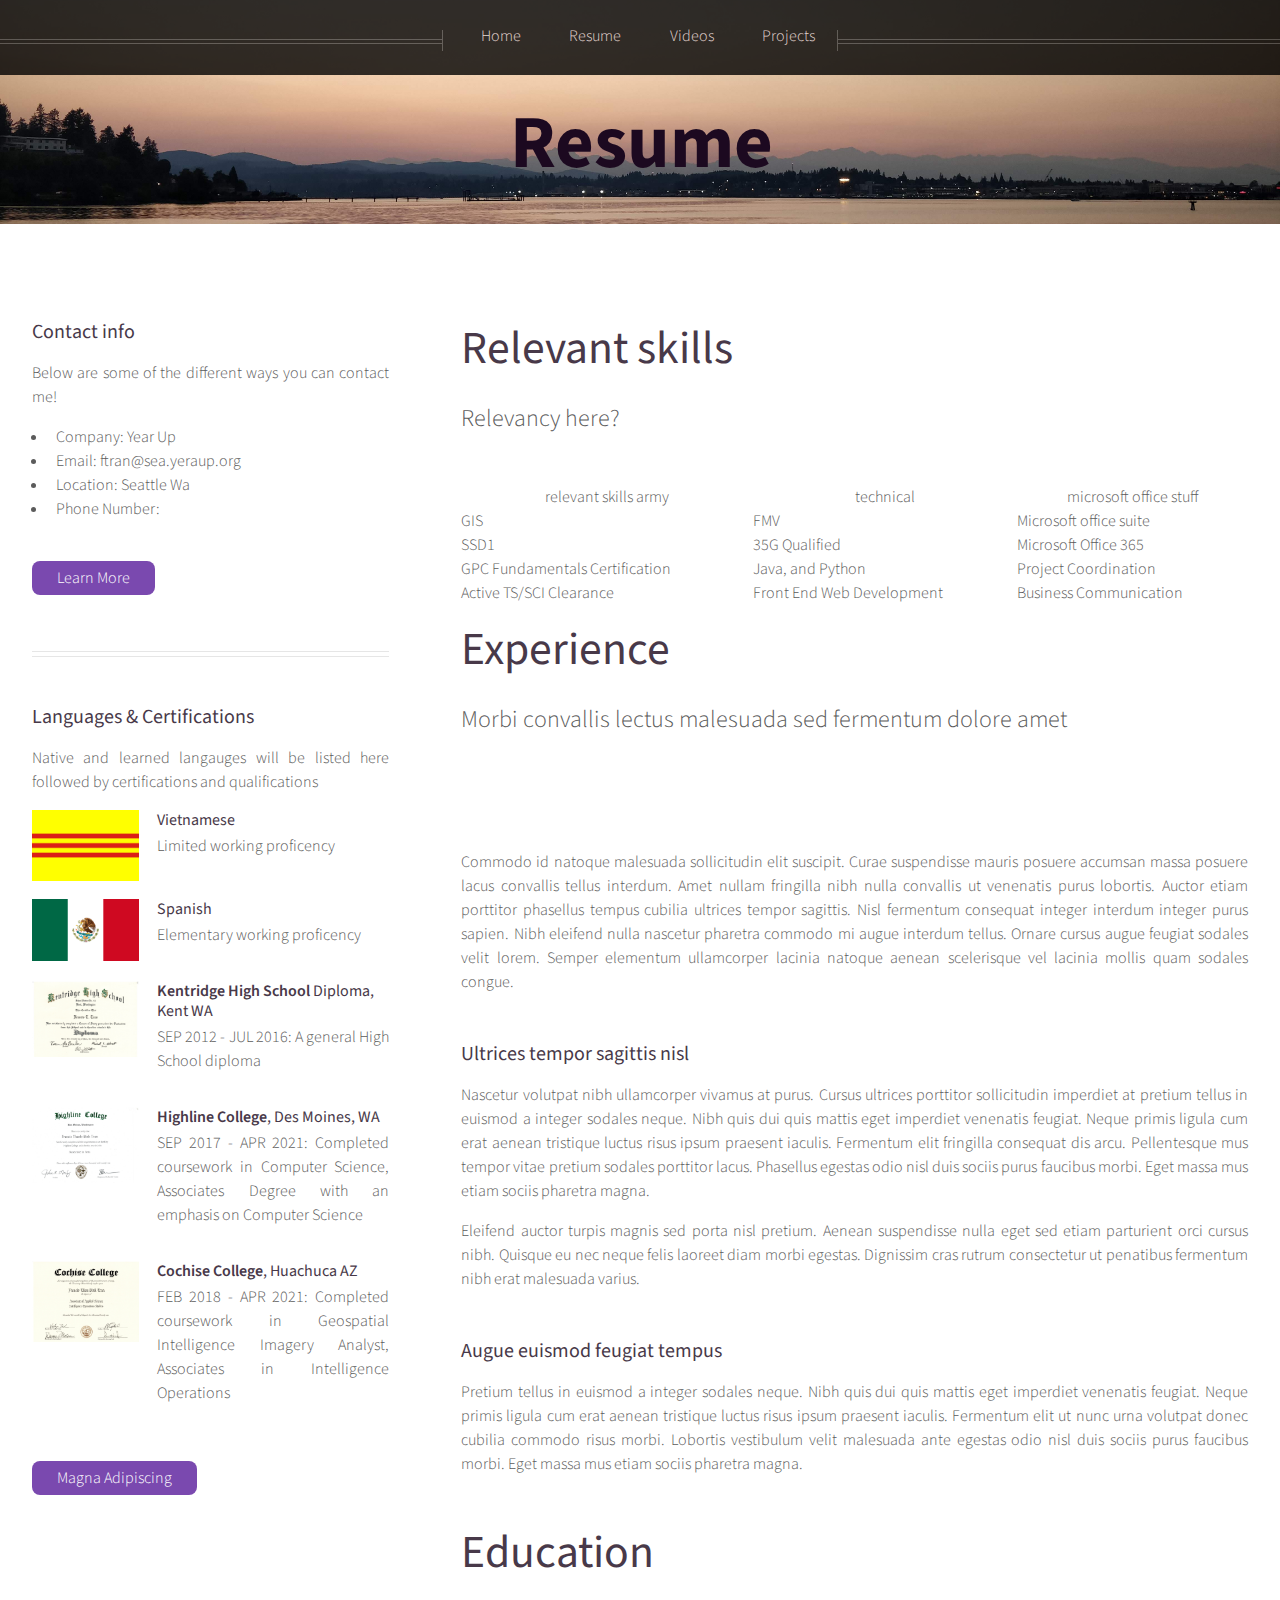
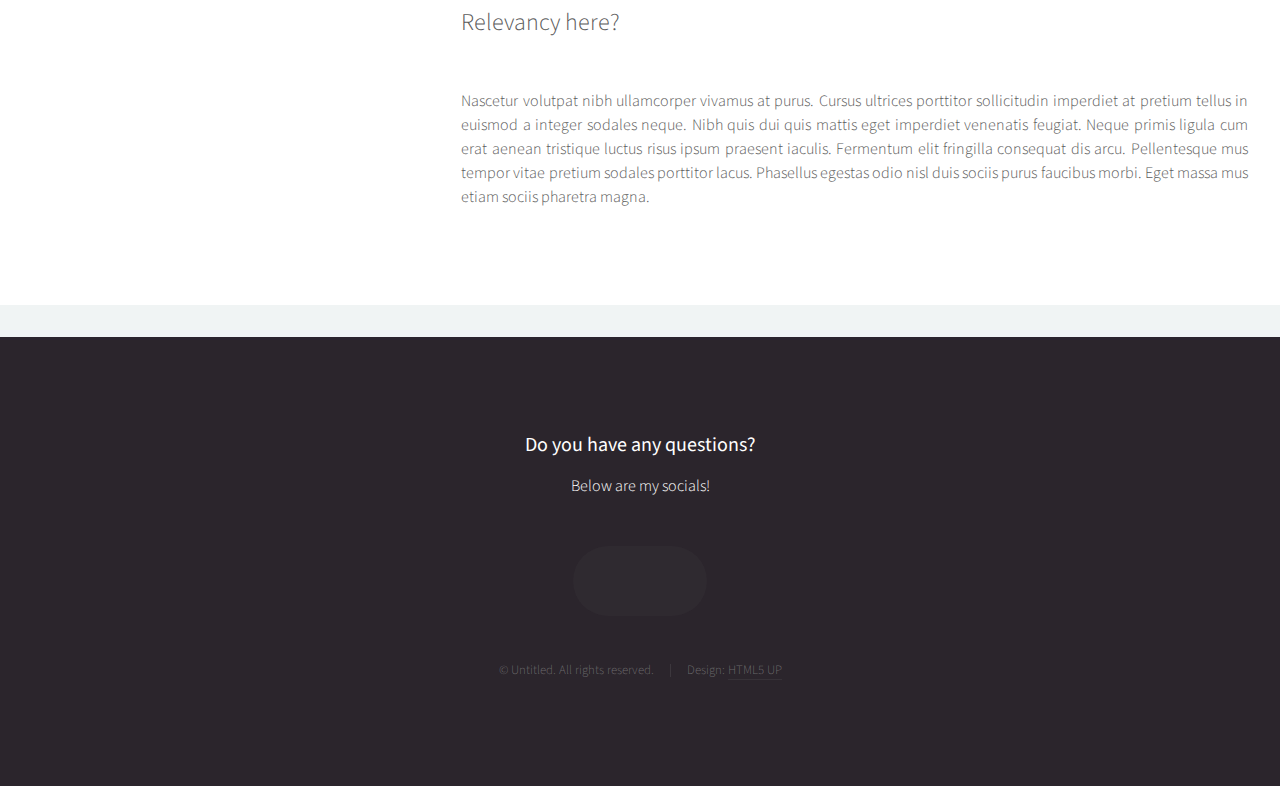
==== resume.html @ 2ee159e9 "half way thru resume" ====
<!DOCTYPE HTML>
<!--
	Helios by HTML5 UP
	html5up.net | @ajlkn
	Free for personal and commercial use under the CCA 3.0 license (html5up.net/license)
-->
<html>
	<head>
		<title>Resume</title>
		<meta charset="utf-8" />
		<meta name="viewport" content="width=device-width, initial-scale=1, user-scalable=no" />
		<link rel="stylesheet" href="assets/css/main.css" />
		<noscript><link rel="stylesheet" href="assets/css/noscript.css" /></noscript>
	</head>
	<body class="left-sidebar is-preload">
		<div id="page-wrapper">

			<!-- Header -->
				<div id="header">

					<!-- Inner -->
						<div class="inner">
							<header>
								<h1><a id="logo">Resume</a></h1>
							</header>
						</div>

					<!-- Nav -->
					<nav id="nav">
						<ul>
							<li><a href="index.html">Home</a></li>
							<li><a href="resume.html">Resume</a></li>
							<li><a href="videos.html">Videos</a></li>
							<li><a href="#">Projects</a>
								<ul>
									<li><a href="https://chelan.highline.edu/~franktbinh/Final/index.html" target="_blank">Dentalis of Washington</a></li>
									<li>
										<a href="#">IT115 &hellip;</a>
										<ul>
											<li><a href="https://jstewart1995.github.io/GitHub-Web-page-Group-3/" target="_blank">Anime Character Slide Show</a></li>
										</ul>
									</li>
									<li>
										<a href="#">IT116 &hellip;</a>
										<ul>
											<li><a href="https://docs.google.com/document/d/1DFl49Ex2mxSTdWSDjbFudWItGloEjg-7-Rf3LCmGZmA/edit?usp=sharing" target="_blank">Notes & Staging Area</a></li>
										</ul>
									</li>
								</ul>
							</li>
							<!-- Extra Links
							<li><a href="left-sidebar.html">Left Sidebar</a></li>
							<li><a href="right-sidebar.html">Right Sidebar</a></li>
							<li><a href="no-sidebar.html">No Sidebar</a></li>
							-->
						</ul>
					</nav>

				</div>

			<!-- Main -->
				<div class="wrapper style1">

					<div class="container">
						<div class="row gtr-200">
							
							<div class="col-4 col-12-mobile" id="sidebar">
								<hr class="first" />
								<section>
									<header>
										<h3><a href="#">Contact info</a></h3>
									</header>
									<p>
										Below are some of the different ways you can contact me!
										<ul>
											<li>Company: Year Up</li>
											<li>Email: ftran@sea.yeraup.org</li>
											<li>Location: Seattle Wa</li>
											<li>Phone Number: </li>
										</ul>
									</p>
									<footer>
										<a href="#footer" class="button">Learn More</a>
									</footer>
								</section>
								<hr />
								<section>
									<header>
										<h3><a href="#">Languages & Certifications</a></h3>
									</header>
									<p>
										Native and learned langauges will be listed here followed by certifications and qualifications
									</p>

									<div class="row gtr-50">

										<div class="col-4">
											<a href="#" class="image fit"><img src="images/nam.png" alt="nam" /></a>
										</div>
										<div class="col-8">
											<h4>Vietnamese</h4>
											<p>
												Limited working proficency 
											</p>
										</div>


										<div class="col-4">
											<a href="#" class="image fit"><img src="images/mexico.png" alt="spain" /></a>
										</div>
										<div class="col-8">
											<h4>Spanish</h4>
											<p>
												Elementary working proficency
											</p>
										</div>

										<div class="col-4">
											<a href="#" class="image fit"><img src="images/kentridgeCropped.jpg" alt="" /></a>
										</div>
										<div class="col-8">
											<h4><strong>Kentridge High School</strong> Diploma, Kent WA</h4>
											<p>
												SEP 2012 - JUL 2016: A general High School diploma 
											</p>
										</div>

										<div class="col-4">
											<a href="#" class="image fit"><img src="images/highlineCropped.jpg" alt="" /></a>
										</div>
										<div class="col-8">
											<h4><strong>Highline College</strong>, Des Moines, WA</h4>
											<p>
												SEP 2017 - APR 2021: Completed coursework in Computer Science, Associates Degree with an emphasis on Computer Science 
											</p>
										</div>

										<div class="col-4">
											<a href="#" class="image fit"><img src="images/cochieseCorrectSide.jpg" alt="" /></a>
										</div>
										<div class="col-8">
											<h4><strong>Cochise College</strong>, Huachuca AZ</h4>
											<p>
												FEB 2018 - APR 2021: Completed coursework in Geospatial Intelligence Imagery Analyst, Associates in Intelligence Operations 
											</p>
										</div>
									</div>
									<footer>
										<a href="#" class="button">Magna Adipiscing</a>
									</footer>
								</section>
							</div>
							
							<div class="col-8 col-12-mobile imp-mobile" id="content">
								<article id="main"></article>
									<header>
										<h2><a href="#">Relevant skills</a></h2>
										<p>
											Relevancy here?
										</p>
									</header>

									<table class="skills">
										<tr>
											<th>relevant skills army</th>
											<th>technical</th>
											<th>microsoft office stuff</th>
										</tr>
										<tr>
											<td>GIS</td>
											<td>FMV</td>
											<td>Microsoft office suite</td>
										</tr>
										<tr>
											<td>SSD1</td>
											<td>35G Qualified</td>
											<td>Microsoft Office 365</td>
										</tr>
										<tr>
											<td>GPC Fundamentals Certification</td>
											<td>Java, and Python</td>
											<td>Project Coordination</td>
										</tr>
										<tr>
											<td>Active TS/SCI Clearance</td>
											<td>Front End Web Development</td>
											<td>Business Communication</td>
										</tr>
									</table>
								</article>

								<article id="main">
									<header>
										<h2><a href="#">Experience</a></h2>
										<p>
											Morbi convallis lectus malesuada sed fermentum dolore amet
										</p>
									</header>
									<a href="#" class="image featured"><img src="images/pic06.jpg" alt="" /></a>
									<p>
										Commodo id natoque malesuada sollicitudin elit suscipit. Curae suspendisse mauris posuere accumsan massa
										posuere lacus convallis tellus interdum. Amet nullam fringilla nibh nulla convallis ut venenatis purus
										lobortis. Auctor etiam porttitor phasellus tempus cubilia ultrices tempor sagittis. Nisl fermentum
										consequat integer interdum integer purus sapien. Nibh eleifend nulla nascetur pharetra commodo mi augue
										interdum tellus. Ornare cursus augue feugiat sodales velit lorem. Semper elementum ullamcorper lacinia
										natoque aenean scelerisque vel lacinia mollis quam sodales congue.
									</p>
									<section>
										<header>
											<h3>Ultrices tempor sagittis nisl</h3>
										</header>
										<p>
											Nascetur volutpat nibh ullamcorper vivamus at purus. Cursus ultrices porttitor sollicitudin imperdiet
											at pretium tellus in euismod a integer sodales neque. Nibh quis dui quis mattis eget imperdiet venenatis
											feugiat. Neque primis ligula cum erat aenean tristique luctus risus ipsum praesent iaculis. Fermentum elit
											fringilla consequat dis arcu. Pellentesque mus tempor vitae pretium sodales porttitor lacus. Phasellus
											egestas odio nisl duis sociis purus faucibus morbi. Eget massa mus etiam sociis pharetra magna.
										</p>
										<p>
											Eleifend auctor turpis magnis sed porta nisl pretium. Aenean suspendisse nulla eget sed etiam parturient
											orci cursus nibh. Quisque eu nec neque felis laoreet diam morbi egestas. Dignissim cras rutrum consectetur
											ut penatibus fermentum nibh erat malesuada varius.
										</p>
									</section>
									<section>
										<header>
											<h3>Augue euismod feugiat tempus</h3>
										</header>
										<p>
											Pretium tellus in euismod a integer sodales neque. Nibh quis dui quis mattis eget imperdiet venenatis
											feugiat. Neque primis ligula cum erat aenean tristique luctus risus ipsum praesent iaculis. Fermentum elit
											ut nunc urna volutpat donec cubilia commodo risus morbi. Lobortis vestibulum velit malesuada ante
											egestas odio nisl duis sociis purus faucibus morbi. Eget massa mus etiam sociis pharetra magna.
										</p>
									</section>


									<header>
										<h2><a href="#">Education</a></h2>
										<p>
											Relevancy here?
										</p>
									</header>

									<p>
										Nascetur volutpat nibh ullamcorper vivamus at purus. Cursus ultrices porttitor sollicitudin imperdiet
										at pretium tellus in euismod a integer sodales neque. Nibh quis dui quis mattis eget imperdiet venenatis
										feugiat. Neque primis ligula cum erat aenean tristique luctus risus ipsum praesent iaculis. Fermentum elit
										fringilla consequat dis arcu. Pellentesque mus tempor vitae pretium sodales porttitor lacus. Phasellus
										egestas odio nisl duis sociis purus faucibus morbi. Eget massa mus etiam sociis pharetra magna.
									</p>





								</article>
							</div>
						</div>

						<!--
						<hr />
						<div class="row">
							<article class="col-4 col-12-mobile special">
								<a href="#" class="image featured"><img src="images/pic07.jpg" alt="" /></a>
								<header>
									<h3><a href="#">Gravida aliquam penatibus</a></h3>
								</header>
								<p>
									Amet nullam fringilla nibh nulla convallis tique ante proin sociis accumsan lobortis. Auctor etiam
									porttitor phasellus tempus cubilia ultrices tempor sagittis. Nisl fermentum consequat integer interdum.
								</p>
							</article>
							<article class="col-4 col-12-mobile special">
								<a href="#" class="image featured"><img src="images/pic08.jpg" alt="" /></a>
								<header>
									<h3><a href="#">Sed quis rhoncus placerat</a></h3>
								</header>
								<p>
									Amet nullam fringilla nibh nulla convallis tique ante proin sociis accumsan lobortis. Auctor etiam
									porttitor phasellus tempus cubilia ultrices tempor sagittis. Nisl fermentum consequat integer interdum.
								</p>
							</article>
							<article class="col-4 col-12-mobile special">
								<a href="#" class="image featured"><img src="images/pic09.jpg" alt="" /></a>
								<header>
									<h3><a href="#">Magna laoreet et aliquam</a></h3>
								</header>
								<p>
									Amet nullam fringilla nibh nulla convallis tique ante proin sociis accumsan lobortis. Auctor etiam
									porttitor phasellus tempus cubilia ultrices tempor sagittis. Nisl fermentum consequat integer interdum.
								</p>
							</article>
						</div>
						-->
					</div>

				</div>

			<!-- Footer -->
				<div id="footer">
					<div class="container">
						<div class="row">
							<div class="col-12">

								<!-- Contact -->
								<section class="contact">
									<header>
										<h3>Do you have any questions?</h3>
									</header>
									<p>Below are my socials!</p>
									<ul class="icons">
										<li><a href="https://www.linkedin.com/in/francistbtran77/" target="_blank"class="icon brands fa-linkedin-in"><span class="label">Linkedin</span></a></li>
										<li><a href="https://github.com/fet204" target="_blank" class="icon brands fa-github"><span class="label">GitHub</span></a></li>

									</ul>
								</section>

								<!-- Copyright -->
									<div class="copyright">
										<ul class="menu">
											<li>&copy; Untitled. All rights reserved.</li><li>Design: <a href="http://html5up.net">HTML5 UP</a></li>
										</ul>
									</div>

							</div>

						</div>
					</div>
				</div>

		</div>

		<!-- Scripts -->
			<script src="assets/js/jquery.min.js"></script>
			<script src="assets/js/jquery.dropotron.min.js"></script>
			<script src="assets/js/jquery.scrolly.min.js"></script>
			<script src="assets/js/jquery.scrollex.min.js"></script>
			<script src="assets/js/browser.min.js"></script>
			<script src="assets/js/breakpoints.min.js"></script>
			<script src="assets/js/util.js"></script>
			<script src="assets/js/main.js"></script>

	</body>
</html>
---- assets/css/main.css ----
@import url("https://fonts.googleapis.com/css?family=Source+Sans+Pro:300,300italic,400,400italic,600");
@import url("fontawesome-all.min.css");

/*
	Helios by HTML5 UP
	html5up.net | @ajlkn
	Free for personal and commercial use under the CCA 3.0 license (html5up.net/license)
*/

html, body, div, span, applet, object,
iframe, h1, h2, h3, h4, h5, h6, p, blockquote,
pre, a, abbr, acronym, address, big, cite,
code, del, dfn, em, img, ins, kbd, q, s, samp,
small, strike, strong, sub, sup, tt, var, b,
u, i, center, dl, dt, dd, ol, ul, li, fieldset,
form, label, legend, table, caption, tbody,
tfoot, thead, tr, th, td, article, aside,
canvas, details, embed, figure, figcaption,
footer, header, hgroup, menu, nav, output, ruby,
section, summary, time, mark, audio, video {
	margin: 0;
	padding: 0;
	border: 0;
	font-size: 100%;
	font: inherit;
	vertical-align: baseline;}

article, aside, details, figcaption, figure,
footer, header, hgroup, menu, nav, section {
	display: block;}

body {
	line-height: 1;
}

ol, ul {
	list-style: none;
}

blockquote, q {
	quotes: none;
}

	blockquote:before, blockquote:after, q:before, q:after {
		content: '';
		content: none;
	}

table {
	border-collapse: collapse;
	border-spacing: 0;
}

body {
	-webkit-text-size-adjust: none;
}

mark {
	background-color: transparent;
	color: inherit;
}

input::-moz-focus-inner {
	border: 0;
	padding: 0;
}

input, select, textarea {
	-moz-appearance: none;
	-webkit-appearance: none;
	-ms-appearance: none;
	appearance: none;
}

/* My stuff */
.inlineLinkButton{
	background-color: #e1d9eb;
	border-radius: 25px;
	padding: 4px;
}
.inlineLinkButton:hover{
	background-color: #1C0920;
}




/* Basic */

	html {
		box-sizing: border-box;
	}

	*, *:before, *:after {
		box-sizing: inherit;
	}

	body {
		background: #f0f4f4;
		color: #5b5b5b;
		font-size: 15pt;
		line-height: 1.85em;
		font-family: 'Source Sans Pro', sans-serif;
		font-weight: 300;
	}

		body.is-preload *, body.is-preload *:before, body.is-preload *:after {
			-moz-animation: none !important;
			-webkit-animation: none !important;
			-ms-animation: none !important;
			animation: none !important;
			-moz-transition: none !important;
			-webkit-transition: none !important;
			-ms-transition: none !important;
			transition: none !important;
		}

	input, textarea, select {
		font-size: 15pt;
		line-height: 1.85em;
		font-family: 'Source Sans Pro', sans-serif;
		font-weight: 300;
	}

	h1, h2, h3, h4, h5, h6 {
		font-weight: 400;
		color: #483949;
		line-height: 1.25em;
	}

	h1 a, h2 a, h3 a, h4 a, h5 a, h6 a {
		color: inherit;
		text-decoration: none;
		border-bottom-color: transparent;
	}

	h1 strong, h2 strong, h3 strong, h4 strong, h5 strong, h6 strong {
		font-weight: 600;
	}

	h2 {
		font-size: 2.85em;
	}

	h3 {
		font-size: 1.25em;
	}

	h4 {
		font-size: 1em;
		margin: 0 0 0.25em 0;
	}

	strong, b {
		font-weight: 400;
		color: #483949;
	}

	em, i {
		font-style: italic;
	}

	a {
		color: inherit;
		border-bottom: solid 1px rgba(128, 128, 128, 0.15);
		text-decoration: none;
		-moz-transition: background-color 0.35s ease-in-out, color 0.35s ease-in-out, border-bottom-color 0.35s ease-in-out;
		-webkit-transition: background-color 0.35s ease-in-out, color 0.35s ease-in-out, border-bottom-color 0.35s ease-in-out;
		-ms-transition: background-color 0.35s ease-in-out, color 0.35s ease-in-out, border-bottom-color 0.35s ease-in-out;
		transition: background-color 0.35s ease-in-out, color 0.35s ease-in-out, border-bottom-color 0.35s ease-in-out;
	}

		a:hover {
			color: #ef8376;
			border-bottom-color: transparent;
		}

	sub {
		position: relative;
		top: 0.5em;
		font-size: 0.8em;
	}

	sup {
		position: relative;
		top: -0.5em;
		font-size: 0.8em;
	}

	blockquote {
		border-left: solid 0.5em #ddd;
		padding: 1em 0 1em 2em;
		font-style: italic;
	}

	p, ul, ol, dl, table {
		margin-bottom: 1em;
	}

	p {
		text-align: justify;
	}

	br.clear {
		clear: both;
	}

	hr {
		position: relative;
		display: block;
		border: 0;
		top: 4.5em;
		margin-bottom: 9em;
		height: 6px;
		border-top: solid 1px rgba(128, 128, 128, 0.2);
		border-bottom: solid 1px rgba(128, 128, 128, 0.2);
	}

		hr:before, hr:after {
			content: '';
			position: absolute;
			top: -8px;
			display: block;
			width: 1px;
			height: 21px;
			background: rgba(128, 128, 128, 0.2);
		}

		hr:before {
			left: -1px;
		}

		hr:after {
			right: -1px;
		}

	.timestamp {
		color: rgba(128, 128, 128, 0.75);
		font-size: 0.8em;
	}

/* Container */

	.container {
		margin: 0 auto;
		max-width: 100%;
		width: 1400px;
	}

		@media screen and (max-width: 1680px) {

			.container {
				width: 1200px;
			}

		}

		@media screen and (max-width: 1280px) {

			.container {
				width: 100%;
			}

		}

		@media screen and (max-width: 960px) {

			.container {
				width: 100%;
			}

		}

		@media screen and (max-width: 840px) {

			.container {
				width: 100%;
			}

		}

		@media screen and (max-width: 736px) {

			.container {
				width: 100%;
			}

		}

/* Row */

	.row {
		display: flex;
		flex-wrap: wrap;
		box-sizing: border-box;
		align-items: stretch;
	}

		.row > * {
			box-sizing: border-box;
		}

		.row.gtr-uniform > * > :last-child {
			margin-bottom: 0;
		}

		.row.aln-left { justify-content: flex-start; }
		.row.aln-center { justify-content: center; }
		.row.aln-right { justify-content: flex-end; }
		.row.aln-top { align-items: flex-start; }
		.row.aln-middle { align-items: center; }
		.row.aln-bottom { align-items: flex-end; }
		.row > .imp { order: -1; }
		.row > .col-1 { width: 8.33333%; }
		.row > .off-1 { margin-left: 8.33333%; }
		.row > .col-2 { width: 16.66667%; }
		.row > .off-2 { margin-left: 16.66667%; }
		.row > .col-3 { width: 25%; }
		.row > .off-3 { margin-left: 25%; }
		.row > .col-4 { width: 33.33333%; }
		.row > .off-4 { margin-left: 33.33333%; }
		.row > .col-5 { width: 41.66667%; }
		.row > .off-5 { margin-left: 41.66667%; }
		.row > .col-6 { width: 50%; }
		.row > .off-6 { margin-left: 50%; }
		.row > .col-7 { width: 58.33333%; }
		.row > .off-7 { margin-left: 58.33333%; }
		.row > .col-8 { width: 66.66667%; }
		.row > .off-8 { margin-left: 66.66667%; }
		.row > .col-9 { width: 75%; }
		.row > .off-9 { margin-left: 75%; }
		.row > .col-10 { width: 83.33333%; }
		.row > .off-10 { margin-left: 83.33333%; }
		.row > .col-11 { width: 91.66667%; }
		.row > .off-11 { margin-left: 91.66667%; }
		.row > .col-12 { width: 100%; }
		.row > .off-12 { margin-left: 100%; }

		.row.gtr-0 {
			margin-top: 0px;
			margin-left: 0px;
		}

			.row.gtr-0 > * {
				padding: 0px 0 0 0px;
			}

			.row.gtr-0.gtr-uniform {
				margin-top: 0px;
			}

				.row.gtr-0.gtr-uniform > * {
					padding-top: 0px;
				}

		.row.gtr-25 {
			margin-top: -10px;
			margin-left: -10px;
		}

			.row.gtr-25 > * {
				padding: 10px 0 0 10px;
			}

			.row.gtr-25.gtr-uniform {
				margin-top: -10px;
			}

				.row.gtr-25.gtr-uniform > * {
					padding-top: 10px;
				}

		.row.gtr-50 {
			margin-top: -20px;
			margin-left: -20px;
		}

			.row.gtr-50 > * {
				padding: 20px 0 0 20px;
			}

			.row.gtr-50.gtr-uniform {
				margin-top: -20px;
			}

				.row.gtr-50.gtr-uniform > * {
					padding-top: 20px;
				}

		.row {
			margin-top: -40px;
			margin-left: -40px;
		}

			.row > * {
				padding: 40px 0 0 40px;
			}

			.row.gtr-uniform {
				margin-top: -40px;
			}

				.row.gtr-uniform > * {
					padding-top: 40px;
				}

		.row.gtr-150 {
			margin-top: -60px;
			margin-left: -60px;
		}

			.row.gtr-150 > * {
				padding: 60px 0 0 60px;
			}

			.row.gtr-150.gtr-uniform {
				margin-top: -60px;
			}

				.row.gtr-150.gtr-uniform > * {
					padding-top: 60px;
				}

		.row.gtr-200 {
			margin-top: -80px;
			margin-left: -80px;
		}

			.row.gtr-200 > * {
				padding: 80px 0 0 80px;
			}

			.row.gtr-200.gtr-uniform {
				margin-top: -80px;
			}

				.row.gtr-200.gtr-uniform > * {
					padding-top: 80px;
				}

		@media screen and (max-width: 1680px) {

			.row {
				display: flex;
				flex-wrap: wrap;
				box-sizing: border-box;
				align-items: stretch;
			}

				.row > * { box-sizing: border-box; }
				.row.gtr-uniform > * > :last-child { margin-bottom: 0; }
				.row.aln-left { justify-content: flex-start; }
				.row.aln-center { justify-content: center; }
				.row.aln-right { justify-content: flex-end; }
				.row.aln-top { align-items: flex-start; }
				.row.aln-middle { align-items: center; }
				.row.aln-bottom { align-items: flex-end; }
				.row > .imp-wide { order: -1; }
				.row > .col-1-wide { width: 8.33333%; }
				.row > .off-1-wide { margin-left: 8.33333%; }
				.row > .col-2-wide { width: 16.66667%; }
				.row > .off-2-wide { margin-left: 16.66667%; }
				.row > .col-3-wide { width: 25%; }
				.row > .off-3-wide { margin-left: 25%; }
				.row > .col-4-wide { width: 33.33333%; }
				.row > .off-4-wide { margin-left: 33.33333%; }
				.row > .col-5-wide { width: 41.66667%; }
				.row > .off-5-wide { margin-left: 41.66667%; }
				.row > .col-6-wide { width: 50%; }
				.row > .off-6-wide { margin-left: 50%; }
				.row > .col-7-wide { width: 58.33333%; }
				.row > .off-7-wide { margin-left: 58.33333%; }
				.row > .col-8-wide { width: 66.66667%; }
				.row > .off-8-wide { margin-left: 66.66667%; }
				.row > .col-9-wide { width: 75%; }
				.row > .off-9-wide { margin-left: 75%; }
				.row > .col-10-wide { width: 83.33333%; }
				.row > .off-10-wide { margin-left: 83.33333%; }
				.row > .col-11-wide { width: 91.66667%; }
				.row > .off-11-wide { margin-left: 91.66667%; }
				.row > .col-12-wide { width: 100%; }
				.row > .off-12-wide { margin-left: 100%; }

				.row.gtr-0 {
					margin-top: 0px;
					margin-left: 0px;
				}

					.row.gtr-0 > * {
						padding: 0px 0 0 0px;
					}

					.row.gtr-0.gtr-uniform {
						margin-top: 0px;
					}

						.row.gtr-0.gtr-uniform > * {
							padding-top: 0px;
						}

				.row.gtr-25 {
					margin-top: -10px;
					margin-left: -10px;
				}

					.row.gtr-25 > * {
						padding: 10px 0 0 10px;
					}

					.row.gtr-25.gtr-uniform {
						margin-top: -10px;
					}

						.row.gtr-25.gtr-uniform > * {
							padding-top: 10px;
						}

				.row.gtr-50 {
					margin-top: -20px;
					margin-left: -20px;
				}

					.row.gtr-50 > * {
						padding: 20px 0 0 20px;
					}

					.row.gtr-50.gtr-uniform {
						margin-top: -20px;
					}

						.row.gtr-50.gtr-uniform > * {
							padding-top: 20px;
						}

				.row {
					margin-top: -40px;
					margin-left: -40px;
				}

					.row > * {
						padding: 40px 0 0 40px;
					}

					.row.gtr-uniform {
						margin-top: -40px;
					}

						.row.gtr-uniform > * {
							padding-top: 40px;
						}

				.row.gtr-150 {
					margin-top: -60px;
					margin-left: -60px;
				}

					.row.gtr-150 > * {
						padding: 60px 0 0 60px;
					}

					.row.gtr-150.gtr-uniform {
						margin-top: -60px;
					}

						.row.gtr-150.gtr-uniform > * {
							padding-top: 60px;
						}

				.row.gtr-200 {
					margin-top: -80px;
					margin-left: -80px;
				}

					.row.gtr-200 > * {
						padding: 80px 0 0 80px;
					}

					.row.gtr-200.gtr-uniform {
						margin-top: -80px;
					}

						.row.gtr-200.gtr-uniform > * {
							padding-top: 80px;
						}

		}

		@media screen and (max-width: 1280px) {

			.row {
				display: flex;
				flex-wrap: wrap;
				box-sizing: border-box;
				align-items: stretch;
			}

				.row > * { box-sizing: border-box; }
				.row.gtr-uniform > * > :last-child { margin-bottom: 0; }
				.row.aln-left { justify-content: flex-start; }
				.row.aln-center { justify-content: center; }
				.row.aln-right { justify-content: flex-end; }
				.row.aln-top { align-items: flex-start; }
				.row.aln-middle { align-items: center; }
				.row.aln-bottom { align-items: flex-end; }
				.row > .imp-normal { order: -1; }
				.row > .col-1-normal { width: 8.33333%; }
				.row > .off-1-normal { margin-left: 8.33333%; }
				.row > .col-2-normal { width: 16.66667%; }
				.row > .off-2-normal { margin-left: 16.66667%; }
				.row > .col-3-normal { width: 25%; }
				.row > .off-3-normal { margin-left: 25%; }
				.row > .col-4-normal { width: 33.33333%; }
				.row > .off-4-normal { margin-left: 33.33333%; }
				.row > .col-5-normal { width: 41.66667%; }
				.row > .off-5-normal { margin-left: 41.66667%; }
				.row > .col-6-normal { width: 50%; }
				.row > .off-6-normal { margin-left: 50%; }
				.row > .col-7-normal { width: 58.33333%; }
				.row > .off-7-normal { margin-left: 58.33333%; }
				.row > .col-8-normal { width: 66.66667%; }
				.row > .off-8-normal { margin-left: 66.66667%; }
				.row > .col-9-normal { width: 75%; }
				.row > .off-9-normal { margin-left: 75%; }
				.row > .col-10-normal { width: 83.33333%; }
				.row > .off-10-normal { margin-left: 83.33333%; }
				.row > .col-11-normal { width: 91.66667%; }
				.row > .off-11-normal { margin-left: 91.66667%; }
				.row > .col-12-normal { width: 100%; }
				.row > .off-12-normal { margin-left: 100%; }

				.row.gtr-0 {
					margin-top: 0px;
					margin-left: 0px;
				}

					.row.gtr-0 > * {
						padding: 0px 0 0 0px;
					}

					.row.gtr-0.gtr-uniform {
						margin-top: 0px;
					}

						.row.gtr-0.gtr-uniform > * {
							padding-top: 0px;
						}

				.row.gtr-25 {
					margin-top: -9px;
					margin-left: -9px;
				}

					.row.gtr-25 > * {
						padding: 9px 0 0 9px;
					}

					.row.gtr-25.gtr-uniform {
						margin-top: -9px;
					}

						.row.gtr-25.gtr-uniform > * {
							padding-top: 9px;
						}

				.row.gtr-50 {
					margin-top: -18px;
					margin-left: -18px;
				}

					.row.gtr-50 > * {
						padding: 18px 0 0 18px;
					}

					.row.gtr-50.gtr-uniform {
						margin-top: -18px;
					}

						.row.gtr-50.gtr-uniform > * {
							padding-top: 18px;
						}

				.row {
					margin-top: -36px;
					margin-left: -36px;
				}

					.row > * {
						padding: 36px 0 0 36px;
					}

					.row.gtr-uniform {
						margin-top: -36px;
					}

						.row.gtr-uniform > * {
							padding-top: 36px;
						}

				.row.gtr-150 {
					margin-top: -54px;
					margin-left: -54px;
				}

					.row.gtr-150 > * {
						padding: 54px 0 0 54px;
					}

					.row.gtr-150.gtr-uniform {
						margin-top: -54px;
					}

						.row.gtr-150.gtr-uniform > * {
							padding-top: 54px;
						}

				.row.gtr-200 {
					margin-top: -72px;
					margin-left: -72px;
				}

					.row.gtr-200 > * {
						padding: 72px 0 0 72px;
					}

					.row.gtr-200.gtr-uniform {
						margin-top: -72px;
					}

						.row.gtr-200.gtr-uniform > * {
							padding-top: 72px;
						}

		}

		@media screen and (max-width: 960px) {

			.row {
				display: flex;
				flex-wrap: wrap;
				box-sizing: border-box;
				align-items: stretch;
			}

				.row > * { box-sizing: border-box; }
				.row.gtr-uniform > * > :last-child { margin-bottom: 0; }
				.row.aln-left { justify-content: flex-start; }
				.row.aln-center { justify-content: center; }
				.row.aln-right { justify-content: flex-end; }
				.row.aln-top { align-items: flex-start; }
				.row.aln-middle { align-items: center; }
				.row.aln-bottom { align-items: flex-end; }
				.row > .imp-narrow { order: -1; }
				.row > .col-1-narrow { width: 8.33333%; }
				.row > .off-1-narrow { margin-left: 8.33333%; }
				.row > .col-2-narrow { width: 16.66667%; }
				.row > .off-2-narrow { margin-left: 16.66667%; }
				.row > .col-3-narrow { width: 25%; }
				.row > .off-3-narrow { margin-left: 25%; }
				.row > .col-4-narrow { width: 33.33333%; }
				.row > .off-4-narrow { margin-left: 33.33333%; }
				.row > .col-5-narrow { width: 41.66667%; }
				.row > .off-5-narrow { margin-left: 41.66667%; }
				.row > .col-6-narrow { width: 50%; }
				.row > .off-6-narrow { margin-left: 50%; }
				.row > .col-7-narrow { width: 58.33333%; }
				.row > .off-7-narrow { margin-left: 58.33333%; }
				.row > .col-8-narrow { width: 66.66667%; }
				.row > .off-8-narrow { margin-left: 66.66667%; }
				.row > .col-9-narrow { width: 75%; }
				.row > .off-9-narrow { margin-left: 75%; }
				.row > .col-10-narrow { width: 83.33333%; }
				.row > .off-10-narrow { margin-left: 83.33333%; }
				.row > .col-11-narrow { width: 91.66667%; }
				.row > .off-11-narrow { margin-left: 91.66667%; }
				.row > .col-12-narrow { width: 100%; }
				.row > .off-12-narrow { margin-left: 100%; }

				.row.gtr-0 {
					margin-top: 0px;
					margin-left: 0px;
				}

					.row.gtr-0 > * {
						padding: 0px 0 0 0px;
					}

					.row.gtr-0.gtr-uniform {
						margin-top: 0px;
					}

						.row.gtr-0.gtr-uniform > * {
							padding-top: 0px;
						}

				.row.gtr-25 {
					margin-top: -8px;
					margin-left: -8px;
				}

					.row.gtr-25 > * {
						padding: 8px 0 0 8px;
					}

					.row.gtr-25.gtr-uniform {
						margin-top: -8px;
					}

						.row.gtr-25.gtr-uniform > * {
							padding-top: 8px;
						}

				.row.gtr-50 {
					margin-top: -16px;
					margin-left: -16px;
				}

					.row.gtr-50 > * {
						padding: 16px 0 0 16px;
					}

					.row.gtr-50.gtr-uniform {
						margin-top: -16px;
					}

						.row.gtr-50.gtr-uniform > * {
							padding-top: 16px;
						}

				.row {
					margin-top: -32px;
					margin-left: -32px;
				}

					.row > * {
						padding: 32px 0 0 32px;
					}

					.row.gtr-uniform {
						margin-top: -32px;
					}

						.row.gtr-uniform > * {
							padding-top: 32px;
						}

				.row.gtr-150 {
					margin-top: -48px;
					margin-left: -48px;
				}

					.row.gtr-150 > * {
						padding: 48px 0 0 48px;
					}

					.row.gtr-150.gtr-uniform {
						margin-top: -48px;
					}

						.row.gtr-150.gtr-uniform > * {
							padding-top: 48px;
						}

				.row.gtr-200 {
					margin-top: -64px;
					margin-left: -64px;
				}

					.row.gtr-200 > * {
						padding: 64px 0 0 64px;
					}

					.row.gtr-200.gtr-uniform {
						margin-top: -64px;
					}

						.row.gtr-200.gtr-uniform > * {
							padding-top: 64px;
						}

		}

		@media screen and (max-width: 840px) {

			.row {
				display: flex;
				flex-wrap: wrap;
				box-sizing: border-box;
				align-items: stretch;
			}

				.row > * { box-sizing: border-box; }
				.row.gtr-uniform > * > :last-child { margin-bottom: 0; }
				.row.aln-left { justify-content: flex-start; }
				.row.aln-center { justify-content: center; }
				.row.aln-right { justify-content: flex-end; }
				.row.aln-top { align-items: flex-start; }
				.row.aln-middle { align-items: center; }
				.row.aln-bottom { align-items: flex-end; }
				.row > .imp-narrower { order: -1; }
				.row > .col-1-narrower { width: 8.33333%; }
				.row > .off-1-narrower { margin-left: 8.33333%; }
				.row > .col-2-narrower { width: 16.66667%; }
				.row > .off-2-narrower { margin-left: 16.66667%; }
				.row > .col-3-narrower { width: 25%; }
				.row > .off-3-narrower { margin-left: 25%; }
				.row > .col-4-narrower { width: 33.33333%; }
				.row > .off-4-narrower { margin-left: 33.33333%; }
				.row > .col-5-narrower { width: 41.66667%; }
				.row > .off-5-narrower { margin-left: 41.66667%; }
				.row > .col-6-narrower { width: 50%; }
				.row > .off-6-narrower { margin-left: 50%; }
				.row > .col-7-narrower { width: 58.33333%; }
				.row > .off-7-narrower { margin-left: 58.33333%; }
				.row > .col-8-narrower { width: 66.66667%; }
				.row > .off-8-narrower { margin-left: 66.66667%; }
				.row > .col-9-narrower { width: 75%; }
				.row > .off-9-narrower { margin-left: 75%; }
				.row > .col-10-narrower { width: 83.33333%; }
				.row > .off-10-narrower { margin-left: 83.33333%; }
				.row > .col-11-narrower { width: 91.66667%; }
				.row > .off-11-narrower { margin-left: 91.66667%; }
				.row > .col-12-narrower { width: 100%; }
				.row > .off-12-narrower { margin-left: 100%; }

				.row.gtr-0 {
					margin-top: 0px;
					margin-left: 0px;
				}

					.row.gtr-0 > * {
						padding: 0px 0 0 0px;
					}

					.row.gtr-0.gtr-uniform {
						margin-top: 0px;
					}

						.row.gtr-0.gtr-uniform > * {
							padding-top: 0px;
						}

				.row.gtr-25 {
					margin-top: -8px;
					margin-left: -8px;
				}

					.row.gtr-25 > * {
						padding: 8px 0 0 8px;
					}

					.row.gtr-25.gtr-uniform {
						margin-top: -8px;
					}

						.row.gtr-25.gtr-uniform > * {
							padding-top: 8px;
						}

				.row.gtr-50 {
					margin-top: -16px;
					margin-left: -16px;
				}

					.row.gtr-50 > * {
						padding: 16px 0 0 16px;
					}

					.row.gtr-50.gtr-uniform {
						margin-top: -16px;
					}

						.row.gtr-50.gtr-uniform > * {
							padding-top: 16px;
						}

				.row {
					margin-top: -32px;
					margin-left: -32px;
				}

					.row > * {
						padding: 32px 0 0 32px;
					}

					.row.gtr-uniform {
						margin-top: -32px;
					}

						.row.gtr-uniform > * {
							padding-top: 32px;
						}

				.row.gtr-150 {
					margin-top: -48px;
					margin-left: -48px;
				}

					.row.gtr-150 > * {
						padding: 48px 0 0 48px;
					}

					.row.gtr-150.gtr-uniform {
						margin-top: -48px;
					}

						.row.gtr-150.gtr-uniform > * {
							padding-top: 48px;
						}

				.row.gtr-200 {
					margin-top: -64px;
					margin-left: -64px;
				}

					.row.gtr-200 > * {
						padding: 64px 0 0 64px;
					}

					.row.gtr-200.gtr-uniform {
						margin-top: -64px;
					}

						.row.gtr-200.gtr-uniform > * {
							padding-top: 64px;
						}

		}

		@media screen and (max-width: 736px) {

			.row {
				display: flex;
				flex-wrap: wrap;
				box-sizing: border-box;
				align-items: stretch;
			}

				.row > * { box-sizing: border-box; }
				.row.gtr-uniform > * > :last-child { margin-bottom: 0; }
				.row.aln-left { justify-content: flex-start; }
				.row.aln-center { justify-content: center; }
				.row.aln-right { justify-content: flex-end; }
				.row.aln-top { align-items: flex-start; }
				.row.aln-middle { align-items: center; }
				.row.aln-bottom { align-items: flex-end; }
				.row > .imp-mobile { order: -1; }
				.row > .col-1-mobile { width: 8.33333%; }
				.row > .off-1-mobile { margin-left: 8.33333%; }
				.row > .col-2-mobile { width: 16.66667%; }
				.row > .off-2-mobile { margin-left: 16.66667%; }
				.row > .col-3-mobile { width: 25%; }
				.row > .off-3-mobile { margin-left: 25%; }
				.row > .col-4-mobile { width: 33.33333%; }
				.row > .off-4-mobile { margin-left: 33.33333%; }
				.row > .col-5-mobile { width: 41.66667%; }
				.row > .off-5-mobile { margin-left: 41.66667%; }
				.row > .col-6-mobile { width: 50%; }
				.row > .off-6-mobile { margin-left: 50%; }
				.row > .col-7-mobile { width: 58.33333%; }
				.row > .off-7-mobile { margin-left: 58.33333%; }
				.row > .col-8-mobile { width: 66.66667%; }
				.row > .off-8-mobile { margin-left: 66.66667%; }
				.row > .col-9-mobile { width: 75%; }
				.row > .off-9-mobile { margin-left: 75%; }
				.row > .col-10-mobile { width: 83.33333%; }
				.row > .off-10-mobile { margin-left: 83.33333%; }
				.row > .col-11-mobile { width: 91.66667%; }
				.row > .off-11-mobile { margin-left: 91.66667%; }
				.row > .col-12-mobile { width: 100%; }
				.row > .off-12-mobile { margin-left: 100%; }

				.row.gtr-0 {
					margin-top: 0px;
					margin-left: 0px;
				}

					.row.gtr-0 > * {
						padding: 0px 0 0 0px;
					}

					.row.gtr-0.gtr-uniform {
						margin-top: 0px;
					}

						.row.gtr-0.gtr-uniform > * {
							padding-top: 0px;
						}

				.row.gtr-25 {
					margin-top: -5px;
					margin-left: -5px;
				}

					.row.gtr-25 > * {
						padding: 5px 0 0 5px;
					}

					.row.gtr-25.gtr-uniform {
						margin-top: -5px;
					}

						.row.gtr-25.gtr-uniform > * {
							padding-top: 5px;
						}

				.row.gtr-50 {
					margin-top: -10px;
					margin-left: -10px;
				}

					.row.gtr-50 > * {
						padding: 10px 0 0 10px;
					}

					.row.gtr-50.gtr-uniform {
						margin-top: -10px;
					}

						.row.gtr-50.gtr-uniform > * {
							padding-top: 10px;
						}

				.row {
					margin-top: -20px;
					margin-left: -20px;
				}

					.row > * {
						padding: 20px 0 0 20px;
					}

					.row.gtr-uniform {
						margin-top: -20px;
					}

						.row.gtr-uniform > * {
							padding-top: 20px;
						}

				.row.gtr-150 {
					margin-top: -30px;
					margin-left: -30px;
				}

					.row.gtr-150 > * {
						padding: 30px 0 0 30px;
					}

					.row.gtr-150.gtr-uniform {
						margin-top: -30px;
					}

						.row.gtr-150.gtr-uniform > * {
							padding-top: 30px;
						}

				.row.gtr-200 {
					margin-top: -40px;
					margin-left: -40px;
				}

					.row.gtr-200 > * {
						padding: 40px 0 0 40px;
					}

					.row.gtr-200.gtr-uniform {
						margin-top: -40px;
					}

						.row.gtr-200.gtr-uniform > * {
							padding-top: 40px;
						}

		}

/* Sections/Article */

	section, article {
		margin-bottom: 3em;
	}

		section > :last-child, section:last-child, article > :last-child, article:last-child {
			margin-bottom: 0;
		}

		section.special > header, section.special > footer, article.special > header, article.special > footer {
			text-align: center;
		}

	.row > section, .row > article {
		margin-bottom: 0;
	}

	header {
		margin: 0 0 1em 0;
	}

		header > p {
			display: block;
			font-size: 1.5em;
			margin: 1em 0 2em 0;
			line-height: 1.5em;
			text-align: inherit;
		}

	footer {
		margin: 2.5em 0 0 0;
	}

/* Image */

	.image {
		position: relative;
		display: inline-block;
		border: 0;
		outline: 0;
	}

		.image img {
			display: block;
			width: 100%;
		}

		.image.fit {
			display: block;
			width: 100%;
		}

		.image.featured {
			display: block;
			width: 100%;
			margin: 0 0 4em 0;
		}


		.image.left {
			float: left;
			margin: 0 2em 2em 0;
		}

		.image.centered {
			display: block;
			margin: 0 0 2em 0;
		}

			.image.centered img {
				margin: 0 auto;
				width: auto;
			}

/* List */

	ul {
		list-style: disc;
		padding-left: 1em;
	}

		ul li {
			padding-left: 0.5em;
		}

	ol {
		list-style: decimal;
		padding-left: 1.25em;
	}

		ol li {
			padding-left: 0.25em;
		}

/* Actions */

	ul.actions {
		margin: 3em 0 0 0;
		list-style: none;
		padding-left: 0;
	}

		form ul.actions {
			margin-top: 0;
		}

		ul.actions li {
			display: inline-block;
			margin: 0 0.75em 0 0.75em;
			padding-left: 0;
		}

			ul.actions li:first-child {
				margin-left: 0;
			}

			ul.actions li:last-child {
				margin-right: 0;
			}

/* Divided */

	ul.divided {
		list-style: none;
		padding-left: 0;
	}

		ul.divided li {
			border-top: solid 1px rgba(128, 128, 128, 0.2);
			padding-top: 1.5em;
			margin-top: 1.5em;
			padding-left: 0;
		}

			ul.divided li:first-child {
				border-top: 0;
				padding-top: 0;
				margin-top: 0;
			}

/* Menu */

	ul.menu {
		height: 1em;
		line-height: 1em;
		list-style: none;
		padding-left: 0;
	}

		ul.menu li {
			display: inline-block;
			border-left: solid 1px rgba(128, 128, 128, 0.2);
			padding-left: 1.25em;
			margin-left: 1.25em;
		}

			ul.menu li:first-child {
				border-left: 0;
				padding-left: 0;
				margin-left: 0;
			}

/* Icons */

	ul.icons {
		position: relative;
		background: rgba(128, 128, 128, 0.05);
		border-radius: 4em;
		display: inline-block;
		padding: 0.35em 0.75em 0.35em 0.75em;
		font-size: 1.25em;
		cursor: default;
		list-style: none;
	}

		ul.icons li {
			display: inline-block;
			padding-left: 0;
		}

			ul.icons li a {
				display: inline-block;
				background: none;
				width: 2.5em;
				height: 2.5em;
				line-height: 2.5em;
				text-align: center;
				border-radius: 100%;
				border: 0;
				color: inherit;
			}

				ul.icons li a:hover {
					color: #ef8376;
				}

/* Form */

	form label {
		display: block;
		font-weight: 400;
		color: #483949;
		margin: 0 0 1em 0;
	}

	form input[type="text"],
	form input[type="email"],
	form input[type="password"],
	form select,
	form textarea {
		-webkit-appearance: none;
		display: block;
		border: 0;
		background: #fafafa;
		width: 100%;
		border-radius: 0.5em;
		border: solid 1px #E5E5E5;
		padding: 1em;
		-moz-transition: background-color 0.35s ease-in-out, border-color 0.35s ease-in-out;
		-webkit-transition: background-color 0.35s ease-in-out, border-color 0.35s ease-in-out;
		-ms-transition: background-color 0.35s ease-in-out, border-color 0.35s ease-in-out;
		transition: background-color 0.35s ease-in-out, border-color 0.35s ease-in-out;
	}

		form input[type="text"]:focus,
		form input[type="email"]:focus,
		form input[type="password"]:focus,
		form select:focus,
		form textarea:focus {
			background: #fff;
			border-color: #df7366;
		}

	form input[type="text"],
	form input[type="email"],
	form input[type="password"],
	form select {
		line-height: 1em;
	}

	form textarea {
		min-height: 9em;
	}

	form ::-webkit-input-placeholder {
		color: #555 !important;
	}

	form :-moz-placeholder {
		color: #555 !important;
	}

	form ::-moz-placeholder {
		color: #555 !important;
	}

	form :-ms-input-placeholder {
		color: #555 !important;
	}

	form ::-moz-focus-inner {
		border: 0;
	}

/* Table */

	table {
		width: 100%;
	}

		table.default {
			width: 100%;
		}

			table.default tbody tr {
				border-top: solid 1px #e5e5e5;
			}

				table.default tbody tr:first-child {
					border-top: 0;
				}

				table.default tbody tr:nth-child(2n+1) {
					background: #fafafa;
				}

			table.default td {
				padding: 0.5em 1em 0.5em 1em;
			}

			table.default th {
				text-align: left;
				font-weight: 400;
				padding: 0.5em 1em 0.5em 1em;
			}

			table.default thead {
				border-bottom: solid 2px #e5e5e5;
			}

			table.default tfoot {
				border-top: solid 2px #e5e5e5;
			}

/* Button */

	input[type="button"],
	input[type="submit"],
	input[type="reset"],
	button,
	.button {
		position: relative;
		display: inline-block;
		background: #7a49af;
		color: #fff;
		text-align: center;
		border-radius: 0.5em;
		text-decoration: none;
		padding: 5px 25px;
		border: 0;
		cursor: pointer;
		outline: 0;
		font-weight: 300;
		-moz-transition: background-color 0.35s ease-in-out, color 0.35s ease-in-out, border-bottom-color 0.35s ease-in-out;
		-webkit-transition: background-color 0.35s ease-in-out, color 0.35s ease-in-out, border-bottom-color 0.35s ease-in-out;
		-ms-transition: background-color 0.35s ease-in-out, color 0.35s ease-in-out, border-bottom-color 0.35s ease-in-out;
		transition: background-color 0.35s ease-in-out, color 0.35s ease-in-out, border-bottom-color 0.35s ease-in-out;
	}

		input[type="button"]:hover,
		input[type="submit"]:hover,
		input[type="reset"]:hover,
		button:hover,
		.button:hover {
			color: #fff;
			background: #a264e4;
		}

		input[type="button"].alt,
		input[type="submit"].alt,
		input[type="reset"].alt,
		button.alt,
		.button.alt {
			background: #2B252C;
		}

			input[type="button"].alt:hover,
			input[type="submit"].alt:hover,
			input[type="reset"].alt:hover,
			button.alt:hover,
			.button.alt:hover {
				background: #3B353C;
			}

/* Post */

	.post.stub {
		text-align: center;
	}

		.post.stub header {
			margin: 0;
		}

/* Icons */

	.icon {
		text-decoration: none;
		text-decoration: none;
	}

		.icon:before {
			-moz-osx-font-smoothing: grayscale;
			-webkit-font-smoothing: antialiased;
			display: inline-block;
			font-style: normal;
			font-variant: normal;
			text-rendering: auto;
			line-height: 1;
			text-transform: none !important;
			font-family: 'Font Awesome 5 Free';
			font-weight: 400;
		}

		.icon:before {
			line-height: inherit;
			font-size: 1.25em;
		}

		.icon > .label {
			display: none;
		}

		.icon.solid:before {
			font-weight: 900;
		}

		.icon.brands:before {
			font-family: 'Font Awesome 5 Brands';
		}

		.icon.circled {
			position: relative;
			display: inline-block;
			background: #2b252c;
			color: #fff;
			border-radius: 100%;
			width: 3em;
			height: 3em;
			line-height: 3em;
			text-align: center;
			font-size: 1.25em;
		}

			header .icon.circled {
				margin: 0 0 2em 0;
			}

/* Wrapper */

	.wrapper {
		background: #fff;
		margin: 0 0 2em 0;
		padding: 6em 0 6em 0;
	}

		
		.wrapper.style2 {
			/*padding-top: 0;*/
			margin: 2em 0;
		}
		

/* Header */

	#header {
		position: relative;
		background-image: url("../../images/header.jpg");
		background-size: cover;
		background-position: center center;
		background-attachment: fixed;
		color: rgb(226, 215, 215);
		text-align: center;
		padding: 7.5em 0 2em 0;
		cursor: default;
	}

		#header:before {
			content: '';
			display: inline-block;
			vertical-align: middle;
			height: 100%;
		}

		#header .inner {
			position: relative;
			z-index: 1;
			margin: 0;
			display: inline-block;
			vertical-align: middle;
		}

		#header header {
			display: inline-block;
		}

			#header header > p {
				font-size: 20px;
				margin: 0;
				font-weight: bold;
			}

		#header h1 {
			color: #1C0920;
			font-size: 3em;
			line-height: 1em;
		}

			#header h1 a {
				color: inherit;
				font-size: 75px;
				font-weight: bold;
			}

		#header .button {
			display: inline-block;
			border-radius: 100%;
			width: 4.5em;
			height: 4.5em;
			line-height: 4.5em;
			text-align: center;
			font-size: 1.25em;
			padding: 0;
		}

		#header hr {
			top: 1.5em;
			margin-bottom: 3em;
			border-bottom-color: rgba(192, 192, 192, 0.35);
			box-shadow: inset 0 1px 0 0 rgba(192, 192, 192, 0.35);
		}

			#header hr:before, #header hr:after {
				background: rgba(192, 192, 192, 0.35);
			}

		#header footer {
			margin: 1em 0 0 0;
		}

	body.homepage #header {
		height: 100vh;
		min-height: 40em;
	}

		body.homepage #header h1 {
			font-size: 4em;
		}

		body.homepage #header:after {
			content: '';
			background: #030103;
			display: block;
			position: absolute;
			left: 0;
			top: 0;
			width: 100%;
			height: 100%;
			opacity: 0;
			-moz-transition: opacity 2.5s ease-in-out;
			-webkit-transition: opacity 2.5s ease-in-out;
			-ms-transition: opacity 2.5s ease-in-out;
			transition: opacity 2.5s ease-in-out;
			-moz-transition-delay: 0.5s;
			-webkit-transition-delay: 0.5s;
			-ms-transition-delay: 0.5s;
			transition-delay: 0.5s;
		}

	body.homepage.is-preload #header:after {
		opacity: 1;
	}

/* Nav */

	#nav {
		position: absolute;
		top: 0;
		left: 0;
		width: 100%;
		text-align: center;
		padding: 1.5em 0 1.5em 0;
		z-index: 1;
		overflow: hidden;
		background-color: black;
		opacity: 0.8;
		position: fixed;
		top: 0px;
	}

		#nav > ul {
			line-height: 0px;
			position: relative;
			display: inline-block;
			margin: 0;
			height: 21px;
			border-left: solid 1px rgba(192, 192, 192, 0.35);
			border-right: solid 1px rgba(192, 192, 192, 0.35);
		}

			#nav > ul:before, #nav > ul:after {
				content: '';
				display: block;
				width: 300%;
				position: absolute;
				top: 50%;
				margin-top: -2px;
				height: 5px;
				border-top: solid 1px rgba(192, 192, 192, 0.35);
				border-bottom: solid 1px rgba(192, 192, 192, 0.35);
			}

			#nav > ul:before {
				left: 100%;
				margin-left: 1px;
			}

			#nav > ul:after {
				right: 100%;
				margin-right: 1px;
			}

			#nav > ul > li {
				display: inline-block;
				margin: -9px 0.5em 0 0.5em;
				border-radius: 0.5em;
				padding: 0.85em;
				border: solid 1px transparent;
				-moz-transition: color 0.35s ease-in-out, border-color 0.35s ease-in-out;
				-webkit-transition: color 0.35s ease-in-out, border-color 0.35s ease-in-out;
				-ms-transition: color 0.35s ease-in-out, border-color 0.35s ease-in-out;
				transition: color 0.35s ease-in-out, border-color 0.35s ease-in-out;				
			}

				#nav > ul > li.active {
					border-color: rgba(192, 192, 192, 0.35);
				}

				#nav > ul > li > a, #nav > ul > li > span {
					display: block;
					color: inherit;
					text-decoration: none;
					border: 0;
					outline: 0;
				}

				#nav > ul > li > ul {
					display: none;
				}

	.dropotron {
		background: rgba(255, 255, 255, 0.975);
		padding: 1em 1.25em 1em 1.25em;
		line-height: 1em;
		height: auto;
		text-align: left;
		border-radius: 0.5em;
		box-shadow: 0 0.15em 0.25em 0 rgba(0, 0, 0, 0.25);
		min-width: 12em;
		margin-top: -1em;
		list-style: none;
	}

		.dropotron li {
			border-top: solid 1px rgba(128, 128, 128, 0.2);
			color: #5b5b5b;
			padding-left: 0;
		}

			.dropotron li:first-child {
				border-top: 0;
			}

			.dropotron li:hover {
				color: #ef8376;
			}

			.dropotron li a, .dropotron li span {
				display: block;
				border: 0;
				padding: 0.5em 0 0.5em 0;
				-moz-transition: color 0.35s ease-in-out;
				-webkit-transition: color 0.35s ease-in-out;
				-ms-transition: color 0.35s ease-in-out;
				transition: color 0.35s ease-in-out;
			}

		.dropotron.level-0 {
			margin-top: 2em;
			font-size: 0.9em;
		}

			.dropotron.level-0:before {
				content: '';
				position: absolute;
				left: 50%;
				top: -0.7em;
				margin-left: -0.75em;
				border-bottom: solid 0.75em rgba(255, 255, 255, 0.975);
				border-left: solid 0.75em rgba(64, 64, 64, 0);
				border-right: solid 0.75em rgba(64, 64, 64, 0);
			}

/* Banner */

	#banner {
		background: #fff;
		text-align: center;
		padding: 4.5em 0 4.5em 0;
		margin-bottom: 0;
	}

		#banner header > p {
			margin-bottom: 0;
		}

/* Content */

	#content > hr {
		top: 3em;
		margin-bottom: 6em;
	}

	#content > section {
		margin-bottom: 0;
	}

/* Sidebar */

	#sidebar > hr {
		top: 3em;
		margin-bottom: 6em;
	}

		#sidebar > hr.first {
			display: none;
		}

	#sidebar > section {
		margin-bottom: 0;
	}

/* Main */

	#main {
		margin-bottom: 0;
	}

		#main section:first-of-type {
			padding-top: 2em;
		}

/* Footer */

	#footer {
		position: relative;
		overflow: hidden;
		padding: 6em 0 6em 0;
		background: #2b252c;
		color: #fff;
	}

		#footer .icon.circled {
			background: #fff;
			color: #2b252c;
		}

		#footer header {
			text-align: center;
			cursor: default;
		}

		#footer h2, #footer h3, #footer h4, #footer h5, #footer h6 {
			color: #fff;
		}

		#footer .contact {
			text-align: center;
		}

			#footer .contact p {
				text-align: center;
				margin: 0 0 3em 0;
			}

		#footer .copyright {
			text-align: center;
			color: rgba(128, 128, 128, 0.75);
			font-size: 0.8em;
			cursor: default;
		}

			#footer .copyright a {
				color: rgba(128, 128, 128, 0.75);
			}

				#footer .copyright a:hover {
					color: rgba(212, 212, 212, 0.85);
				}

/* Carousel */

	.carousel {
		position: relative;
		overflow: hidden;
		padding: 2em 0 2em 0;
		margin-bottom: 0;
	}

		.carousel .forward, .carousel .backward {
			position: absolute;
			top: 50%;
			width: 6em;
			height: 12em;
			margin-top: -6em;
			cursor: pointer;
		}

			.carousel .forward:before, .carousel .backward:before {
				content: '';
				display: block;
				width: 6em;
				height: 6em;
				border-radius: 100%;
				background-color: rgba(72, 57, 73, 0.5);
				position: absolute;
				top: 50%;
				margin-top: -3em;
				-moz-transition: background-color 0.35s ease-in-out;
				-webkit-transition: background-color 0.35s ease-in-out;
				-o-transition: background-color 0.35s ease-in-out;
				-ms-transition: background-color 0.35s ease-in-out;
				transition: background-color 0.35s ease-in-out;
				-webkit-backface-visibility: hidden;
			}

			.carousel .forward:after, .carousel .backward:after {
				content: '';
				width: 3em;
				height: 3em;
				position: absolute;
				top: 50%;
				margin: -1.5em 0 0 0;
				background: url("images/arrow.svg") no-repeat center center;
			}

			.carousel .forward:hover:before, .carousel .backward:hover:before {
				background-color: rgba(239, 131, 118, 0.75);
			}

		.carousel .forward {
			right: 0;
		}

			.carousel .forward:before {
				right: -3em;
			}

			.carousel .forward:after {
				right: -0.25em;
			}

		.carousel .backward {
			left: 0;
		}

			.carousel .backward:before {
				left: -3em;
			}

			.carousel .backward:after {
				left: -0.25em;
				-moz-transform: scaleX(-1);
				-webkit-transform: scaleX(-1);
				-ms-transform: scaleX(-1);
				transform: scaleX(-1);
			}

		.carousel .reel {
			white-space: nowrap;
			position: relative;
			-webkit-overflow-scrolling: touch;
			padding: 0 2em 0 2em;
		}

		.carousel article {
			display: inline-block;
			width: 18em;
			background: #fff;
			text-align: center;
			padding: 0 1em 3em 1em;
			margin: 0 2em 0 0;
			white-space: normal;
			opacity: 1.0;
			-moz-transition: opacity 0.75s ease-in-out;
			-webkit-transition: opacity 0.75s ease-in-out;
			-ms-transition: opacity 0.75s ease-in-out;
			transition: opacity 0.75s ease-in-out;
		}

			.carousel article.loading {
				opacity: 0;
			}

			.carousel article .image {
				position: relative;
				left: -1em;
				top: 0;
				width: auto;
				margin-right: -2em;
				margin-bottom: 3em;
			}

			.carousel article p {
				text-align: center;
			}
/* ~~~~~~~~~~~~~~~~~~~~~~~~~~~~~~~~~~~~~~~~~~~~~~ 
SIZES 
~~~~~~~~~~~~~~~~~~~~~~~~~~~~~~~~~~~~~~~~~~~~~~ */


/* Wide */

	@media screen and (max-width: 1680px) {

		/* Basic */

			body, input, textarea, select {
				font-size: 14pt;
				line-height: 1.75em;
			}

		/* Carousel */

			.carousel {
				padding: 1.5em 0 1.5em 0;
			}

				.carousel .reel {
					padding: 0 1.5em 0 1.5em;
				}

				.carousel article {
					width: 18em;
					margin: 0 1.25em 0 0;
				}

	}

/* Normal */

	@media screen and (max-width: 1280px) {

		/* Basic */

			body, input, textarea, select {
				font-size: 12pt;
				line-height: 1.5em;
			}

		/* Wrapper */

			.wrapper {
				padding-left: 2em;
				padding-right: 2em;
			}

		/* Header */

			#header {
				background-attachment: scroll;
			}

				#header .inner {
					padding-left: 2em;
					padding-right: 2em;
				}

		/* Banner */

			#banner {
				padding-left: 2em;
				padding-right: 2em;
			}

		/* Footer */

			#footer {
				padding-left: 2em;
				padding-right: 2em;
			}

	}

/* Narrow */

/* Narrower */

	@media screen and (max-width: 840px) {

		/* Basic */

			body, input, textarea, select {
				font-size: 13pt;
				line-height: 1.65em;
			}

			.tweet {
				text-align: center;
			}

			.timestamp {
				display: block;
				text-align: center;
			}

		/* Footer */

			#footer {
				padding: 4em 2em 4em 2em;
			}

		/* Carousel */

			.carousel {
				padding: 1.25em 0 1.25em 0;
			}

				.carousel article {
					width: 18em;
					margin: 0 1em 0 0;
				}

	}

/* Mobile */

	#navPanel, #titleBar {
		display: none;
	}

	@media screen and (max-width: 736px) {

		/* Basic */

			html, body {
				overflow-x: hidden;
			}

			body, input, textarea, select {
				font-size: 12.5pt;
				line-height: 1.5em;
			}

			h2 {
				font-size: 1.75em;
			}

			h3 {
				font-size: 1.25em;
			}

			hr {
				top: 3em;
				margin-bottom: 6em;
			}

		/* Section/Article */

			section, article {
				margin-bottom: 2em;
			}

				section:last-child, article:last-child {
					margin-bottom: 0;
				}

			.row > section, .row > article {
				margin-bottom: 2em;
			}

			header > p {
				font-size: 1.25em;
			}

		/* Image */

			.image.featured {
				margin: 0 0 2em 0;
			}

			.image.left {
				margin: 0 1em 1em 0;
			}

			.image.centered {
				margin: 0 0 1em 0;
			}

		/* Actions */

			form ul.actions {
				margin-top: 0;
			}

			ul.actions li {
				display: block;
				margin: 0.75em 0 0 0;
			}

				ul.actions li:first-child {
					margin-top: 0;
				}

		/* Menu */

			ul.menu {
				height: auto;
				text-align: center;
			}

				ul.menu li {
					display: block;
					border: 0;
					padding: 0.75em 0 0 0;
					margin: 0;
				}

					ul.menu li:first-child {
						padding-top: 0;
					}

		/* Icons */

			ul.icons {
				font-size: 1em;
				padding: 0.35em 0.5em 0.35em 0.5em;
			}

				ul.icons li a {
					width: 2.25em;
				}

		/* Button */

			input[type="button"],
			input[type="submit"],
			input[type="reset"],
			button,
			.button {
				display: block;
				padding: 0;
				line-height: 3em;
				width: 100%;
			}

		/* Nav */

			#page-wrapper {
				-moz-backface-visibility: hidden;
				-webkit-backface-visibility: hidden;
				-ms-backface-visibility: hidden;
				backface-visibility: hidden;
				-moz-transition: -moz-transform 0.5s ease;
				-webkit-transition: -webkit-transform 0.5s ease;
				-ms-transition: -ms-transform 0.5s ease;
				transition: transform 0.5s ease;
				padding-bottom: 1px;
			}

			#navButton {
				-moz-backface-visibility: hidden;
				-webkit-backface-visibility: hidden;
				-ms-backface-visibility: hidden;
				backface-visibility: hidden;
				-moz-transition: -moz-transform 0.5s ease;
				-webkit-transition: -webkit-transform 0.5s ease;
				-ms-transition: -ms-transform 0.5s ease;
				transition: transform 0.5s ease;
				display: block;
				height: 44px;
				left: 0;
				position: fixed;
				top: 0;
				width: 100%;
				z-index: 10001;
			}

				#navButton .toggle {
					text-decoration: none;
					position: absolute;
					left: 0;
					top: 0;
					width: 100%;
					height: 100%;
					border: 0;
					outline: 0;
				}

					#navButton .toggle:before {
						-moz-osx-font-smoothing: grayscale;
						-webkit-font-smoothing: antialiased;
						display: inline-block;
						font-style: normal;
						font-variant: normal;
						text-rendering: auto;
						line-height: 1;
						text-transform: none !important;
						font-family: 'Font Awesome 5 Free';
						font-weight: 900;
					}

					#navButton .toggle:before {
						text-decoration: none;
						font-style: normal;
						content: '\f0c9';
						color: #fff;
						color: rgba(255, 255, 255, 0.75);
						text-align: center;
						display: block;
						font-size: 14px;
						width: 80px;
						height: 30px;
						line-height: 30px;
						position: absolute;
						left: 50%;
						margin-left: -40px;
						background: rgba(132, 128, 136, 0.75);
						border-top: 0;
						border-radius: 0 0 0.35em 0.35em;
					}

			#navPanel {
				-moz-backface-visibility: hidden;
				-webkit-backface-visibility: hidden;
				-ms-backface-visibility: hidden;
				backface-visibility: hidden;
				-moz-transform: translateY(-50vh);
				-webkit-transform: translateY(-50vh);
				-ms-transform: translateY(-50vh);
				transform: translateY(-50vh);
				-moz-transition: -moz-transform 0.5s ease;
				-webkit-transition: -webkit-transform 0.5s ease;
				-ms-transition: -ms-transform 0.5s ease;
				transition: transform 0.5s ease;
				display: block;
				height: 50vh;
				left: 0;
				overflow-y: auto;
				position: fixed;
				top: 0;
				width: 100%;
				z-index: 10002;
				background: #1f1920;
				box-shadow: inset 0px -2px 5px 0px rgba(0, 0, 0, 0.25);
				font-size: 1em;
			}

				#navPanel:before {
					content: '';
					display: block;
					position: absolute;
					left: 0;
					top: 0;
					width: 100%;
					height: 100%;
					background: url("images/overlay.png");
					background-size: 128px 128px;
				}

				#navPanel .link {
					position: relative;
					z-index: 1;
					display: block;
					text-decoration: none;
					padding: 0.5em;
					color: #ddd;
					border: 0;
					border-top: dotted 1px rgba(255, 255, 255, 0.05);
				}

					#navPanel .link:first-child {
						border-top: 0;
					}

					#navPanel .link.depth-0 {
						color: #fff;
						font-weight: 600;
					}

				#navPanel .indent-1 {
					display: inline-block;
					width: 1em;
				}

				#navPanel .indent-2 {
					display: inline-block;
					width: 2em;
				}

				#navPanel .indent-3 {
					display: inline-block;
					width: 3em;
				}

				#navPanel .indent-4 {
					display: inline-block;
					width: 4em;
				}

				#navPanel .indent-5 {
					display: inline-block;
					width: 5em;
				}

				#navPanel .depth-0 {
					color: #fff;
				}

			body.navPanel-visible #page-wrapper {
				-moz-transform: translateY(50vh);
				-webkit-transform: translateY(50vh);
				-ms-transform: translateY(50vh);
				transform: translateY(50vh);
			}

			body.navPanel-visible #navButton {
				-moz-transform: translateY(50vh);
				-webkit-transform: translateY(50vh);
				-ms-transform: translateY(50vh);
				transform: translateY(50vh);
			}

			body.navPanel-visible #navPanel {
				-moz-transform: translateY(0);
				-webkit-transform: translateY(0);
				-ms-transform: translateY(0);
				transform: translateY(0);
			}

		/* Wrapper */

			.wrapper {
				padding: 3em 1em 3em 1em;
			}

		/* Header */

			#header {
				background-attachment: scroll;
				padding: 2.5em 0 0 0;
			}

				#header .inner {
					padding-top: 1.5em;
					padding-left: 1em;
					padding-right: 1em;
				}

				#header header > p {
					font-size: 1em;
				}

				#header h1 {
					font-size: 1.75em;
				}

				#header hr {
					top: 1em;
					margin-bottom: 2.5em;
				}

			body.homepage #header {
				min-height: 0;
				padding: 5.5em 0 5em 0;
				height: auto;
			}

				body.homepage #header:before {
					display: none;
				}

				body.homepage #header h1 {
					font-size: 2.5em;
				}

		/* Nav */

			#nav {
				display: none;
			}

		/* Banner */

			#banner {
				padding: 3em 2em 3em 2em;
			}

		/* Sidebar */

			#sidebar > hr:first-of-type {
				display: block;
			}

		/* Main */

			#main > header {
				text-align: center;
			}

		/* Footer */

			#footer {
				padding-left: 1em;
				padding-right: 1em;
			}

		/* Carousel */

			.carousel {
				padding: 0.5em 0 0.5em 0;
			}

				.carousel .reel {
					padding: 0 0.5em 0 0.5em;
				}

				.carousel article {
					width: 14em;
					padding-bottom: 2em;
					margin: 0 0.5em 0 0;
				}

					.carousel article .image {
						margin-bottom: 2em;
					}

	}
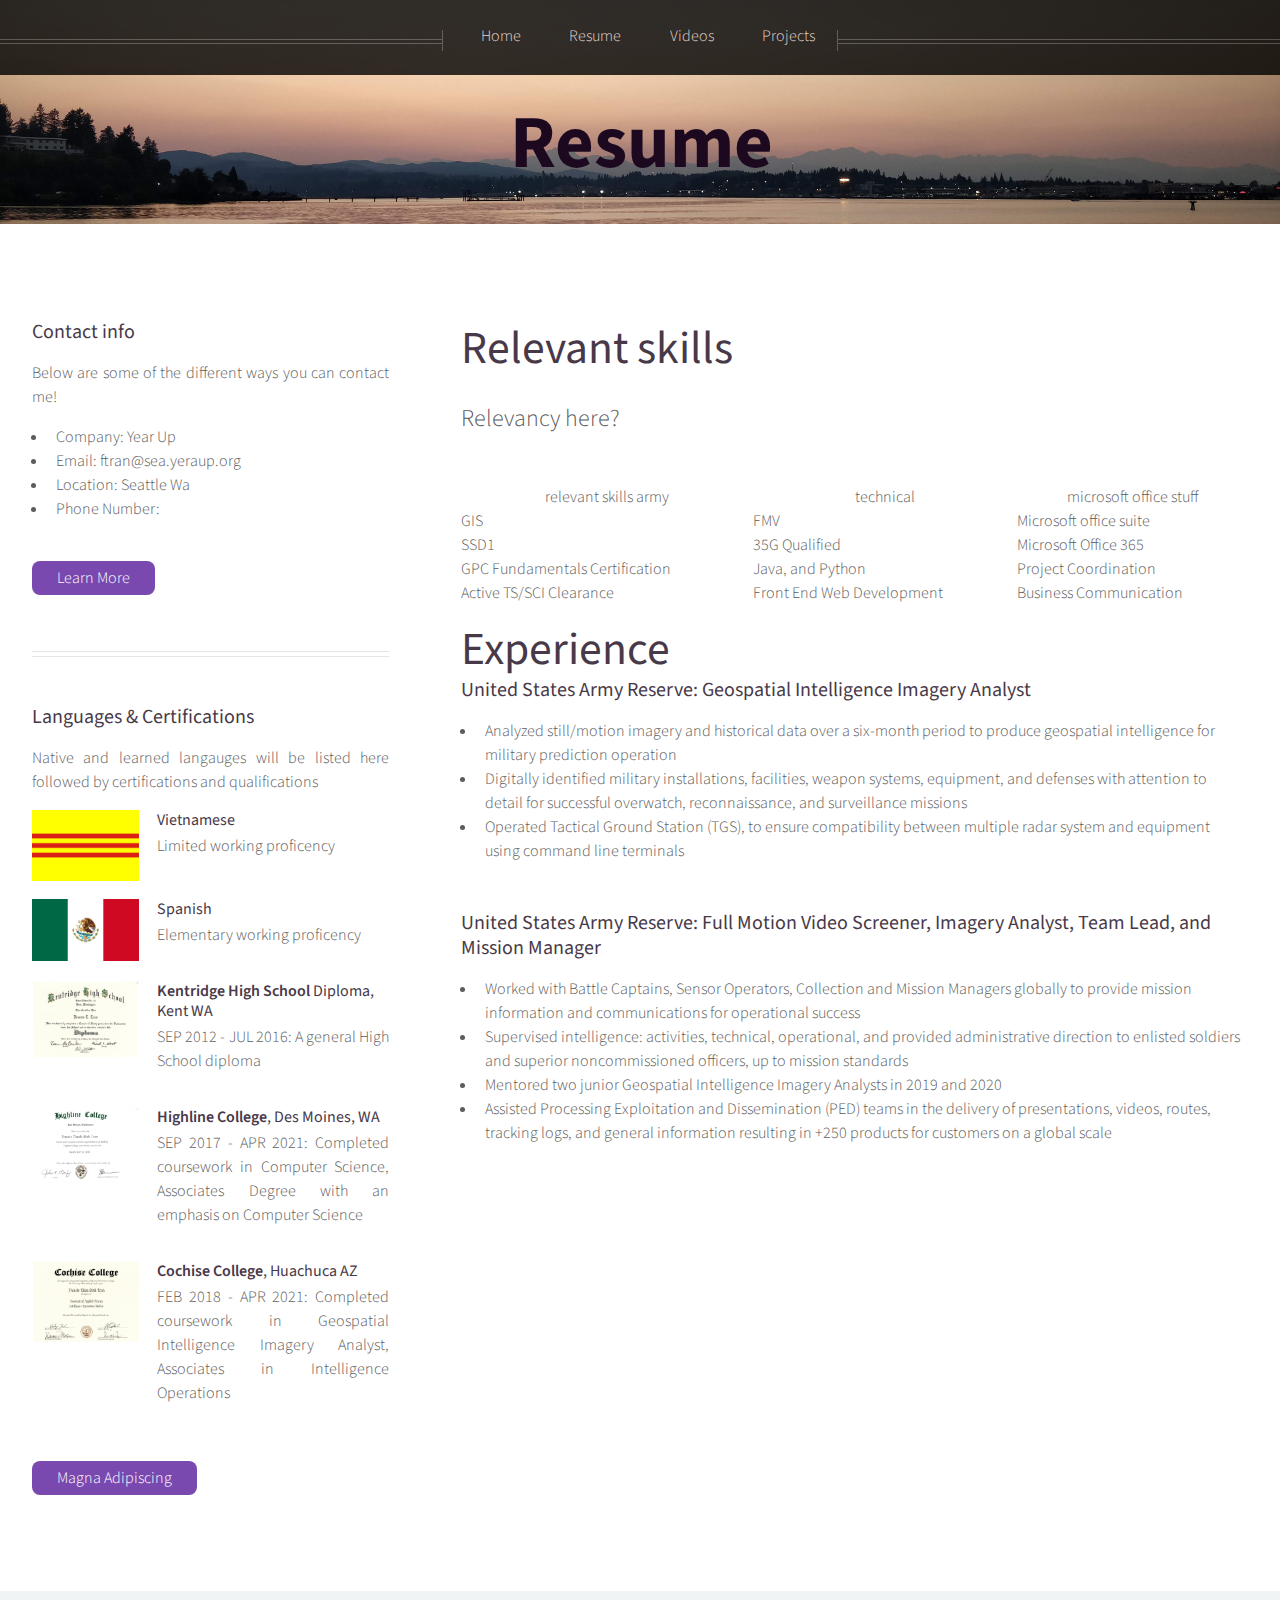
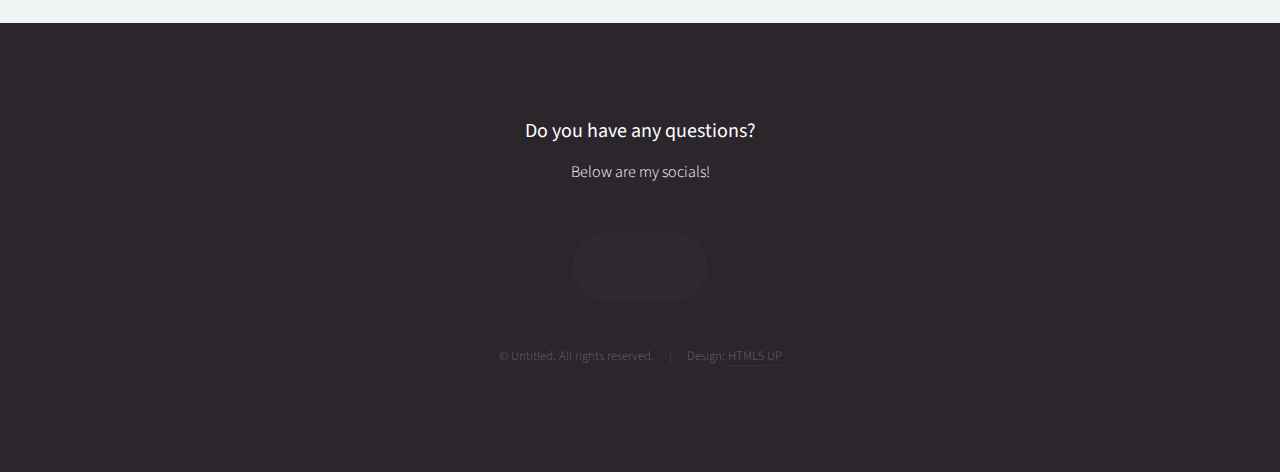
==== commit 42cd6caa: "needs polish and 30 second video" ====
--- a/resume.html
+++ b/resume.html
@@ -192,30 +192,34 @@
 								<article id="main">
 									<header>
 										<h2><a href="#">Experience</a></h2>
-										<p>
-											Morbi convallis lectus malesuada sed fermentum dolore amet
-										</p>
-									</header>
-									<a href="#" class="image featured"><img src="images/pic06.jpg" alt="" /></a>
+										<h3>
+											United States Army Reserve: Geospatial Intelligence Imagery Analyst
+										</h3>
+									</header>
+									<!--<a href="#" class="image featured"><img src="images/pic06.jpg" alt="" /></a>-->
 									<p>
-										Commodo id natoque malesuada sollicitudin elit suscipit. Curae suspendisse mauris posuere accumsan massa
-										posuere lacus convallis tellus interdum. Amet nullam fringilla nibh nulla convallis ut venenatis purus
-										lobortis. Auctor etiam porttitor phasellus tempus cubilia ultrices tempor sagittis. Nisl fermentum
-										consequat integer interdum integer purus sapien. Nibh eleifend nulla nascetur pharetra commodo mi augue
-										interdum tellus. Ornare cursus augue feugiat sodales velit lorem. Semper elementum ullamcorper lacinia
-										natoque aenean scelerisque vel lacinia mollis quam sodales congue.
+										<ul>
+											<li>Analyzed still/motion imagery and historical data over a six-month period to produce geospatial intelligence for military prediction operation </li>
+											<li>Digitally identified military installations, facilities, weapon systems, equipment, and defenses with attention to detail for successful overwatch, reconnaissance, and surveillance missions</li>
+											<li>Operated Tactical Ground Station (TGS), to ensure compatibility between multiple radar system and equipment using command line terminals</li>
+										</ul>
 									</p>
 									<section>
 										<header>
-											<h3>Ultrices tempor sagittis nisl</h3>
+											<h3>United States Army Reserve: Full Motion Video Screener, Imagery Analyst, Team Lead, and Mission Manager
+											</h3>
 										</header>
 										<p>
-											Nascetur volutpat nibh ullamcorper vivamus at purus. Cursus ultrices porttitor sollicitudin imperdiet
-											at pretium tellus in euismod a integer sodales neque. Nibh quis dui quis mattis eget imperdiet venenatis
-											feugiat. Neque primis ligula cum erat aenean tristique luctus risus ipsum praesent iaculis. Fermentum elit
-											fringilla consequat dis arcu. Pellentesque mus tempor vitae pretium sodales porttitor lacus. Phasellus
-											egestas odio nisl duis sociis purus faucibus morbi. Eget massa mus etiam sociis pharetra magna.
+											<ul>
+												<li>Worked with Battle Captains, Sensor Operators, Collection and Mission Managers globally to provide mission information and communications for operational success </li>
+												<li>Supervised intelligence: activities, technical, operational, and provided administrative direction to enlisted soldiers and superior noncommissioned officers, up to mission standards
+												</li>
+												<li>Mentored two junior Geospatial Intelligence Imagery Analysts in 2019 and 2020
+												</li>
+												<li>Assisted Processing Exploitation and Dissemination (PED) teams in the delivery of presentations, videos, routes, tracking logs, and general information resulting in +250 products for customers on a global scale</li>
+											</ul>
 										</p>
+										<!--
 										<p>
 											Eleifend auctor turpis magnis sed porta nisl pretium. Aenean suspendisse nulla eget sed etiam parturient
 											orci cursus nibh. Quisque eu nec neque felis laoreet diam morbi egestas. Dignissim cras rutrum consectetur
@@ -233,22 +237,9 @@
 											egestas odio nisl duis sociis purus faucibus morbi. Eget massa mus etiam sociis pharetra magna.
 										</p>
 									</section>
-
-
-									<header>
-										<h2><a href="#">Education</a></h2>
-										<p>
-											Relevancy here?
-										</p>
-									</header>
-
-									<p>
-										Nascetur volutpat nibh ullamcorper vivamus at purus. Cursus ultrices porttitor sollicitudin imperdiet
-										at pretium tellus in euismod a integer sodales neque. Nibh quis dui quis mattis eget imperdiet venenatis
-										feugiat. Neque primis ligula cum erat aenean tristique luctus risus ipsum praesent iaculis. Fermentum elit
-										fringilla consequat dis arcu. Pellentesque mus tempor vitae pretium sodales porttitor lacus. Phasellus
-										egestas odio nisl duis sociis purus faucibus morbi. Eget massa mus etiam sociis pharetra magna.
-									</p>
+-->
+
+									
 
 
 
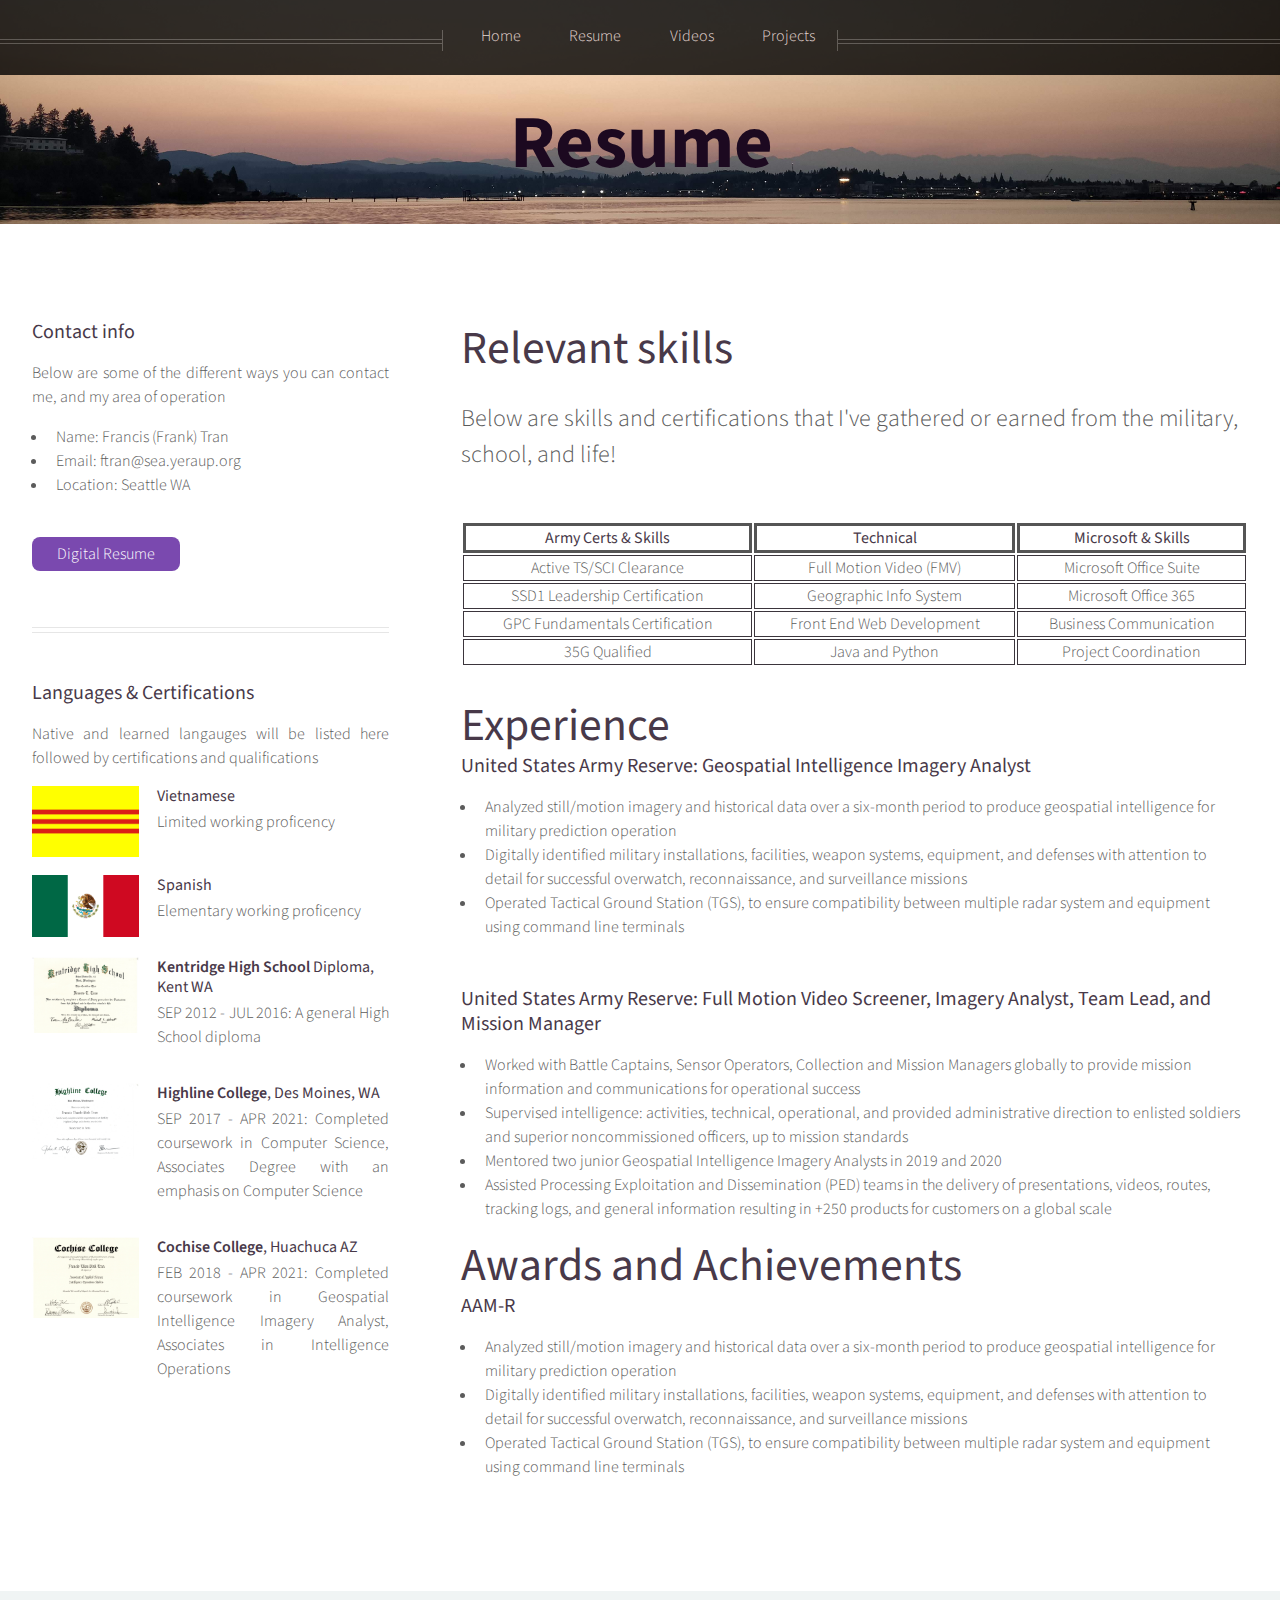
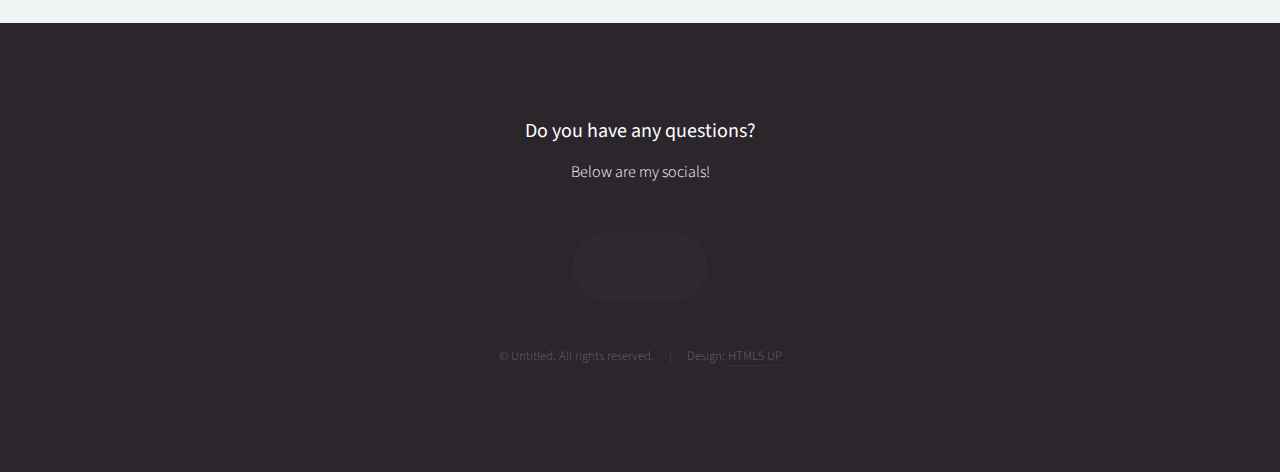
==== commit e8326336: "requirements done" ====
--- a/resume.html
+++ b/resume.html
@@ -68,25 +68,25 @@
 								<hr class="first" />
 								<section>
 									<header>
-										<h3><a href="#">Contact info</a></h3>
+										<h3><a>Contact info</a></h3>
 									</header>
 									<p>
-										Below are some of the different ways you can contact me!
-										<ul>
-											<li>Company: Year Up</li>
+										Below are some of the different ways you can contact me, and my area of operation
+										<ul>
+											<li>Name: Francis (Frank) Tran</li>
 											<li>Email: ftran@sea.yeraup.org</li>
-											<li>Location: Seattle Wa</li>
-											<li>Phone Number: </li>
+											<li>Location: Seattle WA</li>
+											<!--<li>Phone Number: </li>-->
 										</ul>
 									</p>
 									<footer>
-										<a href="#footer" class="button">Learn More</a>
+										<a href="https://docs.google.com/document/d/10c9Oji9D8OyEbUsCGJDewt8XNPA8PjHM/edit?usp=sharing&ouid=100712412790933418851&rtpof=true&sd=true" target="_blank" class="button">Digital Resume</a>
 									</footer>
 								</section>
 								<hr />
 								<section>
 									<header>
-										<h3><a href="#">Languages & Certifications</a></h3>
+										<h3><a>Languages & Certifications</a></h3>
 									</header>
 									<p>
 										Native and learned langauges will be listed here followed by certifications and qualifications
@@ -95,7 +95,7 @@
 									<div class="row gtr-50">
 
 										<div class="col-4">
-											<a href="#" class="image fit"><img src="images/nam.png" alt="nam" /></a>
+											<a class="image fit"><img src="images/nam.png" alt="nam" /></a>
 										</div>
 										<div class="col-8">
 											<h4>Vietnamese</h4>
@@ -106,7 +106,7 @@
 
 
 										<div class="col-4">
-											<a href="#" class="image fit"><img src="images/mexico.png" alt="spain" /></a>
+											<a class="image fit"><img src="images/mexico.png" alt="spain" /></a>
 										</div>
 										<div class="col-8">
 											<h4>Spanish</h4>
@@ -116,7 +116,7 @@
 										</div>
 
 										<div class="col-4">
-											<a href="#" class="image fit"><img src="images/kentridgeCropped.jpg" alt="" /></a>
+											<a href="https://drive.google.com/file/d/1DkAXg5vC5e-DvIPromgsBfP_MLIXtP3X/view?usp=sharing" target="_blank" class="image fit"><img src="images/kentridgeCropped.jpg" alt="" /></a>
 										</div>
 										<div class="col-8">
 											<h4><strong>Kentridge High School</strong> Diploma, Kent WA</h4>
@@ -126,7 +126,7 @@
 										</div>
 
 										<div class="col-4">
-											<a href="#" class="image fit"><img src="images/highlineCropped.jpg" alt="" /></a>
+											<a href="https://drive.google.com/file/d/1e2IrAiY6rsngHxFyAI2bQ0lQBmGGtC9P/view?usp=sharing" target="_blank" class="image fit"><img src="images/highlineCropped.jpg" alt="" /></a>
 										</div>
 										<div class="col-8">
 											<h4><strong>Highline College</strong>, Des Moines, WA</h4>
@@ -136,7 +136,7 @@
 										</div>
 
 										<div class="col-4">
-											<a href="#" class="image fit"><img src="images/cochieseCorrectSide.jpg" alt="" /></a>
+											<a href="https://drive.google.com/file/d/1Lgu-sjXtBiUjifGTa_uV8TSoH5cQrH8O/view?usp=sharing" target="_blank" class="image fit"><img src="images/cochieseCorrectSide.jpg" alt="" /></a>
 										</div>
 										<div class="col-8">
 											<h4><strong>Cochise College</strong>, Huachuca AZ</h4>
@@ -145,53 +145,55 @@
 											</p>
 										</div>
 									</div>
-									<footer>
+<!--									<footer>
 										<a href="#" class="button">Magna Adipiscing</a>
 									</footer>
+-->
+
 								</section>
 							</div>
 							
 							<div class="col-8 col-12-mobile imp-mobile" id="content">
 								<article id="main"></article>
 									<header>
-										<h2><a href="#">Relevant skills</a></h2>
-										<p>
-											Relevancy here?
+										<h2><a>Relevant skills</a></h2>
+										<p id="secondary-tite">
+											Below are skills and certifications that I've gathered or earned from the military, school, and life!
 										</p>
 									</header>
 
 									<table class="skills">
 										<tr>
-											<th>relevant skills army</th>
-											<th>technical</th>
-											<th>microsoft office stuff</th>
-										</tr>
-										<tr>
-											<td>GIS</td>
-											<td>FMV</td>
-											<td>Microsoft office suite</td>
-										</tr>
-										<tr>
-											<td>SSD1</td>
-											<td>35G Qualified</td>
+											<th><strong>Army Certs & Skills</strong></th>
+											<th><strong>Technical</strong></th>
+											<th><strong>Microsoft & Skills</strong></th>
+										</tr>
+										<tr>
+											<td>Active TS/SCI Clearance</td>
+											<td>Full Motion Video (FMV)</td>
+											<td>Microsoft Office Suite</td>
+										</tr>
+										<tr>
+											<td>SSD1 Leadership Certification</td>
+											<td>Geographic Info System</td>
 											<td>Microsoft Office 365</td>
 										</tr>
 										<tr>
 											<td>GPC Fundamentals Certification</td>
-											<td>Java, and Python</td>
-											<td>Project Coordination</td>
-										</tr>
-										<tr>
-											<td>Active TS/SCI Clearance</td>
 											<td>Front End Web Development</td>
 											<td>Business Communication</td>
 										</tr>
+										<tr>
+											<td>35G Qualified</td>
+											<td>Java and Python</td>
+											<td>Project Coordination</td>
+										</tr>
 									</table>
 								</article>
 
 								<article id="main">
 									<header>
-										<h2><a href="#">Experience</a></h2>
+										<h2><a>Experience</a></h2>
 										<h3>
 											United States Army Reserve: Geospatial Intelligence Imagery Analyst
 										</h3>
@@ -239,12 +241,21 @@
 									</section>
 -->
 
-									
-
-
-
-
-
+								</article>
+								<article id="main">
+									<header>
+										<h2><a>Awards and Achievements</a></h2>
+										<h3>AAM-R</h3>
+									</header>
+									<!--<a href="#" class="image featured"><img src="images/pic06.jpg" alt="" /></a>-->
+									<p>
+										<ul>
+											<li>Analyzed still/motion imagery and historical data over a six-month period to produce geospatial intelligence for military prediction operation </li>
+											<li>Digitally identified military installations, facilities, weapon systems, equipment, and defenses with attention to detail for successful overwatch, reconnaissance, and surveillance missions</li>
+											<li>Operated Tactical Ground Station (TGS), to ensure compatibility between multiple radar system and equipment using command line terminals</li>
+										</ul>
+									</p>
+										
 								</article>
 							</div>
 						</div>
@@ -289,36 +300,36 @@
 				</div>
 
 			<!-- Footer -->
-				<div id="footer">
-					<div class="container">
-						<div class="row">
-							<div class="col-12">
-
-								<!-- Contact -->
-								<section class="contact">
-									<header>
-										<h3>Do you have any questions?</h3>
-									</header>
-									<p>Below are my socials!</p>
-									<ul class="icons">
-										<li><a href="https://www.linkedin.com/in/francistbtran77/" target="_blank"class="icon brands fa-linkedin-in"><span class="label">Linkedin</span></a></li>
-										<li><a href="https://github.com/fet204" target="_blank" class="icon brands fa-github"><span class="label">GitHub</span></a></li>
-
+			<div id="footer">
+				<div class="container">
+					<div class="row">
+						<div class="col-12">
+
+							<!-- Contact -->
+							<section class="contact">
+								<header>
+									<h3>Do you have any questions?</h3>
+								</header>
+								<p>Below are my socials!</p>
+								<ul class="icons">
+									<li><a href="https://www.linkedin.com/in/francistbtran77/" target="_blank"class="icon brands fa-linkedin-in"><span class="label">Linkedin</span></a></li>
+									<li><a href="https://github.com/fet204" target="_blank" class="icon brands fa-github"><span class="label">GitHub</span></a></li>
+
+								</ul>
+							</section>
+
+							<!-- Copyright -->
+								<div class="copyright">
+									<ul class="menu">
+										<li>&copy; Untitled. All rights reserved.</li><li>Design: <a href="http://html5up.net">HTML5 UP</a></li>
 									</ul>
-								</section>
-
-								<!-- Copyright -->
-									<div class="copyright">
-										<ul class="menu">
-											<li>&copy; Untitled. All rights reserved.</li><li>Design: <a href="http://html5up.net">HTML5 UP</a></li>
-										</ul>
-									</div>
-
-							</div>
+								</div>
 
 						</div>
+
 					</div>
 				</div>
+			</div>
 
 		</div>
 
--- a/assets/css/main.css
+++ b/assets/css/main.css
@@ -237,6 +237,52 @@
 	.timestamp {
 		color: rgba(128, 128, 128, 0.75);
 		font-size: 0.8em;
+	}
+
+/* Skills table */
+.skills{
+	margin:30px 0;
+	padding:0;
+	border:0;
+	border-collapse:separate;
+	border-spacing: 2px;
+}
+/*
+.skills {
+	border: 1px solid black;
+}
+.skills table {
+	border: 1px solid black;
+
+}
+*/
+	.skills tr th {
+		margin:0;
+		padding:0;
+		border:3px solid #555;
+		border-collapse:separate;
+		border-spacing: 2px;
+		text-align: center;
+	}
+	.skills tr td {
+		margin:0;
+		padding:0;
+		border:1px solid #3B353C;
+		border-collapse:separate;
+		border-spacing: 2px;
+		text-align: center;
+	}
+
+/* Specific */
+#main header h2 a {
+	margin: 50px 0 0;
+}
+
+#videos{
+	text-align: center;
+}
+	#videos iframe {
+		height: 300px;
 	}
 
 /* Container */
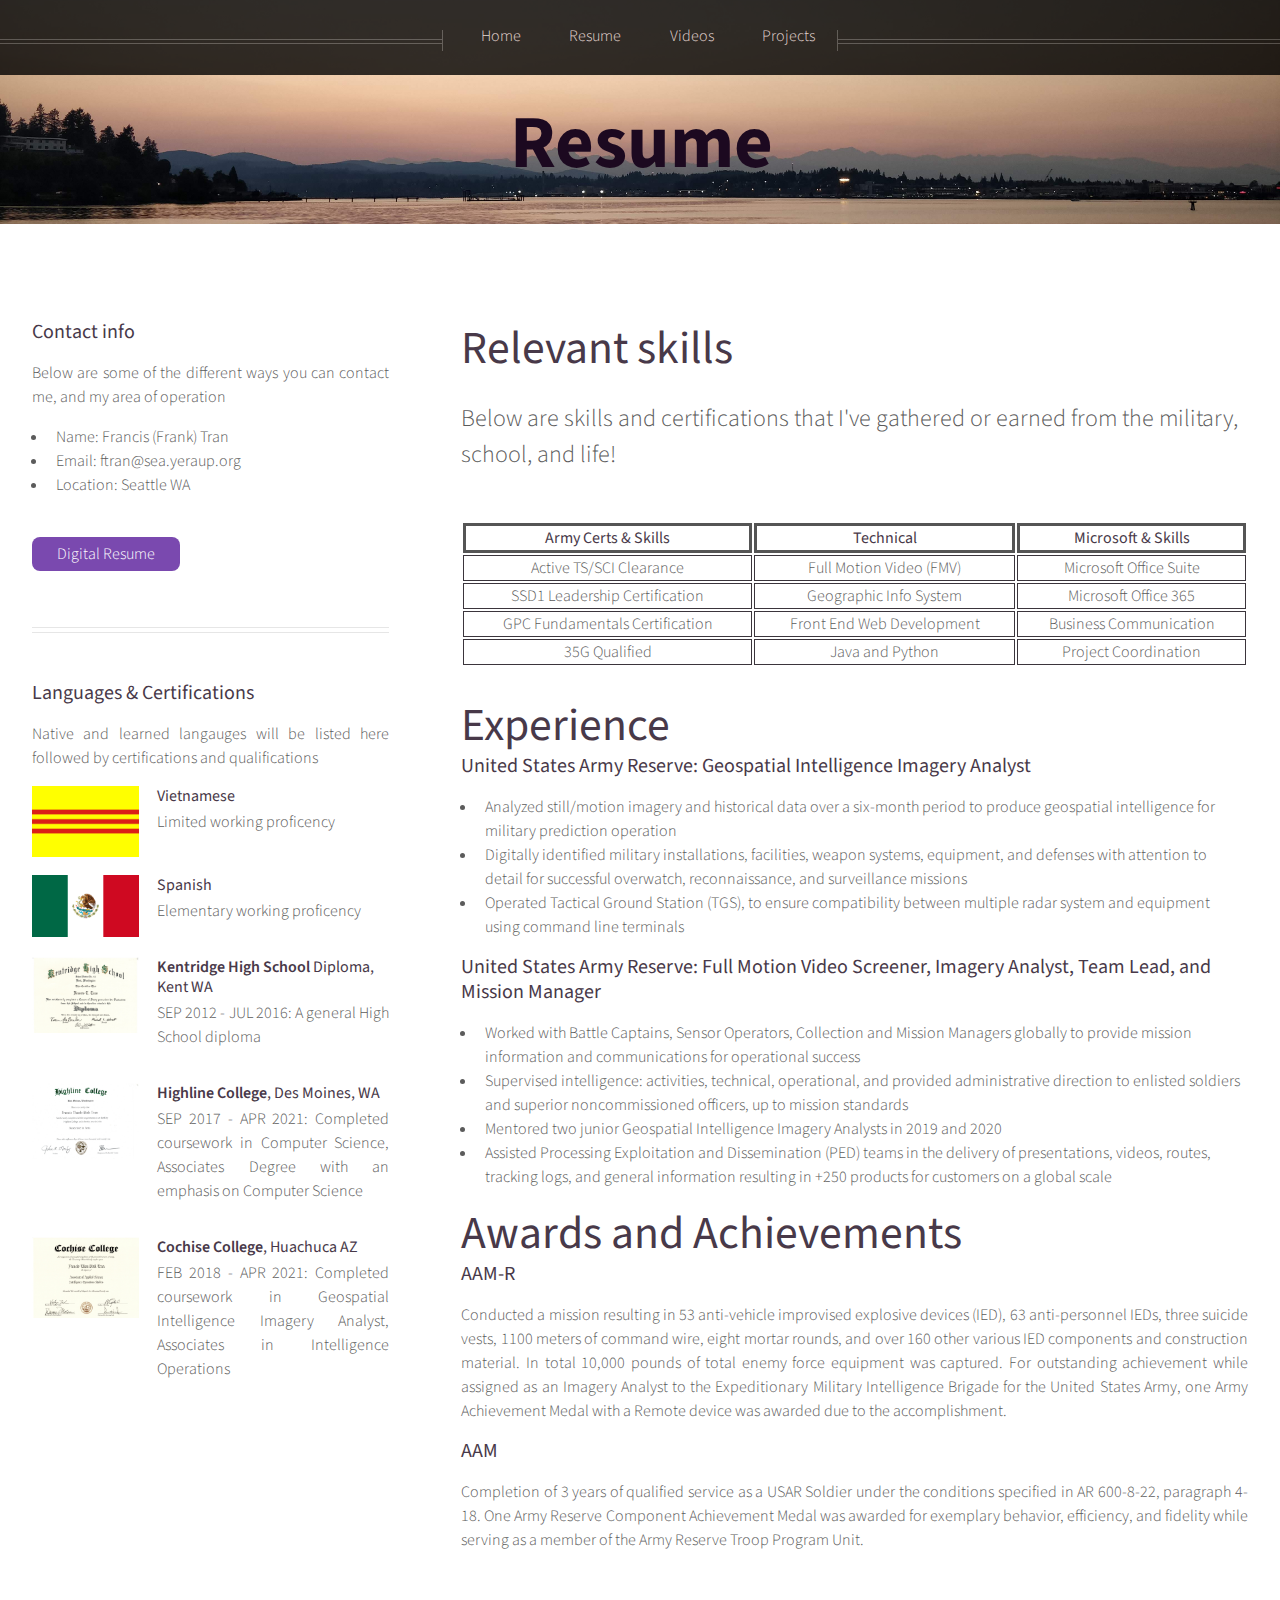
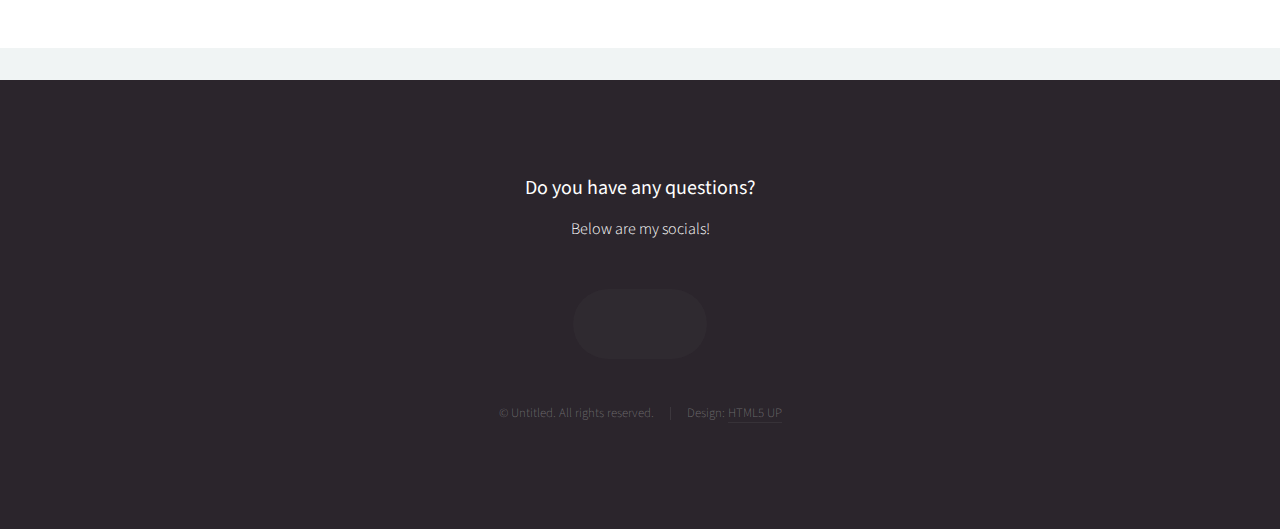
==== commit 8bb53dbe: "adding new tab popups on seasonal styles" ====
--- a/resume.html
+++ b/resume.html
@@ -44,6 +44,17 @@
 										<a href="#">IT116 &hellip;</a>
 										<ul>
 											<li><a href="https://docs.google.com/document/d/1DFl49Ex2mxSTdWSDjbFudWItGloEjg-7-Rf3LCmGZmA/edit?usp=sharing" target="_blank">Notes & Staging Area</a></li>
+										
+										</ul>
+									</li>
+									<li>
+										<a href="#">IT121 &hellip;</a>
+										<ul>
+											<li><a href="https://docs.google.com/document/d/1l8xv__taOqROYY6FLIZ-ZOX2nNrwOBobhQU06bEJEoU/edit?usp=sharing" target="_blank">Notes & Staging Area</a></li>
+											<li><a href="https://fet204.github.io/data-processing/" target="_blank">Data Processing Website</a></li>
+											<li><a href="https://fet204.github.io/dom-play/" target="_blank">Document Object Model Play </a></li>
+											<li><a href="https://fet204.github.io/seasonal-styles/" target="_blank">Seasonal Styles</a></li>
+
 										</ul>
 									</li>
 								</ul>
@@ -80,7 +91,7 @@
 										</ul>
 									</p>
 									<footer>
-										<a href="https://docs.google.com/document/d/10c9Oji9D8OyEbUsCGJDewt8XNPA8PjHM/edit?usp=sharing&ouid=100712412790933418851&rtpof=true&sd=true" target="_blank" class="button">Digital Resume</a>
+										<a href="https://drive.google.com/file/d/1E5MAoWMfnV2Yxh7mehgRKHmI5NOdr7cV/view?usp=sharing" target="_blank" class="button">Digital Resume</a>
 									</footer>
 								</section>
 								<hr />
@@ -206,7 +217,6 @@
 											<li>Operated Tactical Ground Station (TGS), to ensure compatibility between multiple radar system and equipment using command line terminals</li>
 										</ul>
 									</p>
-									<section>
 										<header>
 											<h3>United States Army Reserve: Full Motion Video Screener, Imagery Analyst, Team Lead, and Mission Manager
 											</h3>
@@ -249,11 +259,13 @@
 									</header>
 									<!--<a href="#" class="image featured"><img src="images/pic06.jpg" alt="" /></a>-->
 									<p>
-										<ul>
-											<li>Analyzed still/motion imagery and historical data over a six-month period to produce geospatial intelligence for military prediction operation </li>
-											<li>Digitally identified military installations, facilities, weapon systems, equipment, and defenses with attention to detail for successful overwatch, reconnaissance, and surveillance missions</li>
-											<li>Operated Tactical Ground Station (TGS), to ensure compatibility between multiple radar system and equipment using command line terminals</li>
-										</ul>
+										Conducted a mission resulting in 53 anti-vehicle improvised explosive devices (IED), 63 anti-personnel IEDs, three suicide vests, 1100 meters of command wire, eight mortar rounds, and over 160 other various IED components and construction material. In total 10,000 pounds of total enemy force equipment was captured. For outstanding achievement while assigned as an Imagery Analyst to the Expeditionary Military Intelligence Brigade for the United States Army, one Army Achievement Medal with a Remote device was awarded due to the accomplishment. 
+									</p>
+									<header>
+										<h3>AAM</h3>
+									</header>
+									<p>
+										Completion of 3 years of qualified service as a USAR Soldier under the conditions specified in AR 600-8-22, paragraph 4-18. One Army Reserve Component Achievement Medal was awarded for exemplary behavior, efficiency, and fidelity while serving as a member of the Army Reserve Troop Program Unit.
 									</p>
 										
 								</article>
